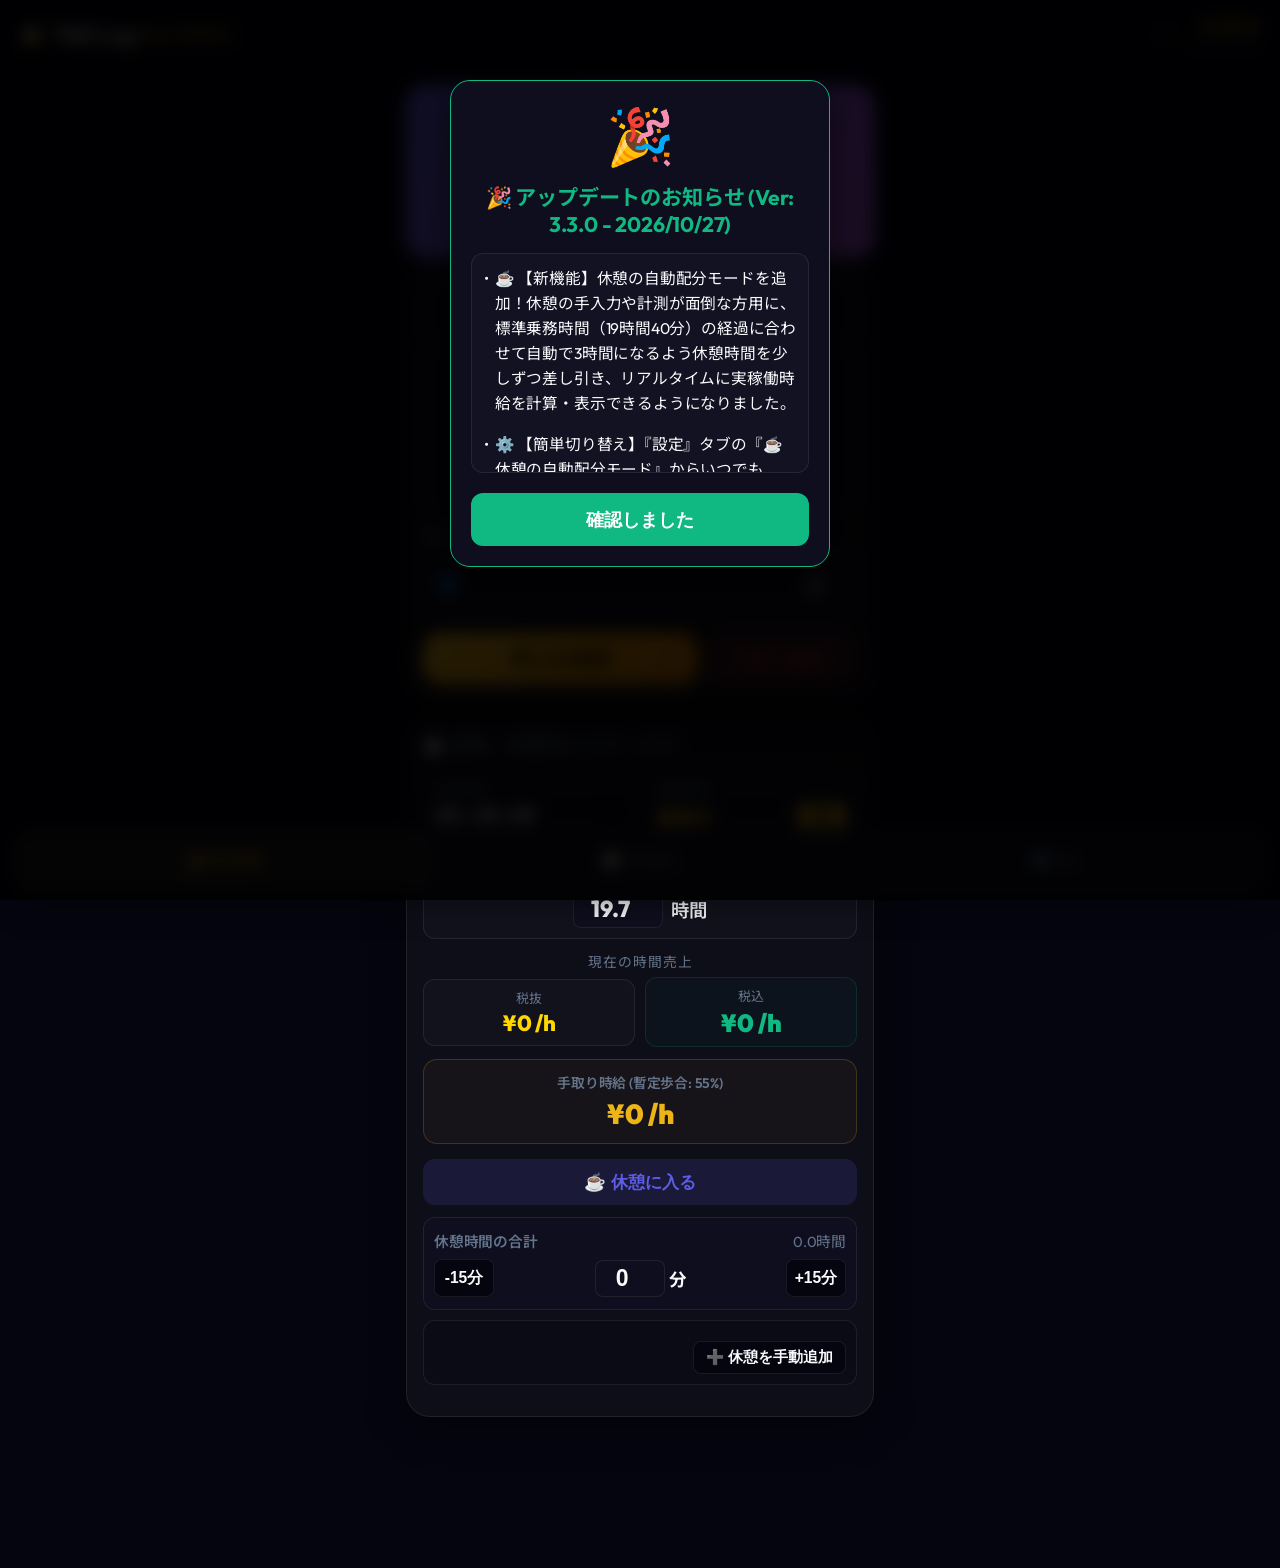
==== test/index.html @ fe740e1f "fix(test): align settings card padding and fix switch overflow" ====
<!DOCTYPE html>
<html lang="ja">
<head>
    <meta charset="UTF-8">
    <meta name="viewport" content="width=device-width, initial-scale=1.0, maximum-scale=1.0, user-scalable=no">
    <title>TAXI Log Pro</title>
    <link rel="stylesheet" href="style.css?v=20261015_1530">
    <link rel="apple-touch-icon" href="icon.png">
    <link rel="icon" type="image/png" href="icon.png">
    <link rel="preconnect" href="https://fonts.googleapis.com">
    <link rel="preconnect" href="https://fonts.gstatic.com" crossorigin>
    <link href="https://fonts.googleapis.com/css2?family=Outfit:wght@300;400;600&family=Noto+Sans+JP:wght@400;700&display=swap" rel="stylesheet">
</head>
<body class="dark-theme">
    <div id="celebration-overlay">
        <div id="celebration-text">TARGET<br>ACHIEVED!</div>
    </div>
    <header class="main-header">
        <div class="logo">
            <span class="logo-icon">🚖</span>
            <h1>TAXI Log <span>Pro</span></h1>
        </div>
        <div class="header-right" style="display: flex; align-items: center; gap: 10px; justify-content: flex-end;">
            <button onclick="location.reload()" style="background: none; border: none; color: var(--text-muted); padding: 6px; display: inline-flex; align-items: center; justify-content: center; opacity: 0.5; transition: opacity 0.2s, transform 0.2s; cursor: pointer; -webkit-tap-highlight-color: transparent;" onmouseover="this.style.opacity=1" onmouseout="this.style.opacity=0.5" onmousedown="this.style.transform='scale(0.85)'" onmouseup="this.style.transform='scale(1)'" title="再読み込み">
                <svg width="14" height="14" viewBox="0 0 24 24" fill="none" stroke="currentColor" stroke-width="3" stroke-linecap="round" stroke-linejoin="round" style="display: block;"><path d="M21.5 2v6h-6M21.34 15.57a10 10 0 1 1-.57-8.38l5.67-5.67"/></svg>
            </button>
            <div style="text-align: right;">
                <div id="live-clock" class="live-clock">--:--:--</div>
                <div class="app-version">Ver: 10/15 15:30</div>
            </div>
        </div>
    </header>

    <main class="container">


        <!-- 新設：詳細履歴ビュー -->
        <div id="view-history" class="view-content" style="padding: 10px 4px; box-sizing: border-box;">
            <!-- 選択された日の詳細 (カレンダーより上に表示) -->
            <div id="selected-day-details-box" style="margin-bottom: 15px;"></div>

            <!-- カレンダー表示 -->
            <section id="cal-section" class="card" style="margin-bottom: 15px;">
                <div class="flex-between" style="margin-bottom: 15px; align-items: center;">
                    <h2 style="margin: 0; font-size: 1.1rem;">📅 売上カレンダー</h2>
                    <div class="select-group" style="display: flex; gap: 8px;">
                        <select id="hist-year" onchange="refreshCalc()" style="padding: 6px 10px; border-radius: 8px; background: var(--bg-surface); color: var(--text-main); border: 1px solid var(--border); font-weight: bold;"></select>
                        <select id="hist-month" onchange="refreshCalc()" style="padding: 6px 10px; border-radius: 8px; background: var(--bg-surface); color: var(--text-main); border: 1px solid var(--border); font-weight: bold;"></select>
                    </div>
                </div>
                <div class="cal-grid" id="cal-container"></div>
            </section>

            <!-- 集計カード -->
            <section class="card black-card" style="background: var(--dark-card); text-align: center; margin-bottom: 15px;">
                <div id="hist-label" style="font-size: 1.1rem; font-weight: bold; margin-bottom: 15px;">集計</div>
                <div style="font-size:0.9rem; opacity:0.8; margin-bottom: 5px;">期間総売上</div>
                <div style="display: flex; gap: 20px; align-items: baseline; justify-content: center; flex-wrap: wrap; margin-bottom: 5px;">
                    <div style="color: #FFD700; font-size: 1.8rem; font-weight: 900;">
                        <small style="font-size:0.8rem; color:#aaa; font-weight:normal; margin-right:2px;">税抜</small><span id="hist-total-sales">0</span><small style="font-size:1rem; color:#FFD700;">円</small>
                    </div>
                    <div style="color: var(--success); font-size: 1.8rem; font-weight: 900;">
                        <small style="font-size:0.8rem; color:#aaa; font-weight:normal; margin-right:2px;">税込</small><span id="hist-total-sales-gross">0</span><small style="font-size:1rem; color:var(--success);">円</small>
                    </div>
                </div>
                <div style="font-size: 0.85rem; color: var(--text-muted); font-weight: bold; margin-bottom: 10px;">( 1日平均(税抜): <span id="hist-avg-sales">0</span>円 / 目標: <span id="hist-target-avg">0</span>円 )</div>
                <div id="hist-target-diff" style="font-size: 0.95rem; font-weight: 800; margin-bottom: 15px; display: inline-block; padding: 4px 12px; border-radius: 10px;"></div>
                <div style="border-top: 1px solid rgba(255,255,255,0.1); padding-top: 15px;">
                    <div class="badge" id="hist-rate" style="background: rgba(128,128,128,0.2); color: var(--text-main); padding: 4px 12px; border-radius: 12px; font-size: 0.85rem; font-weight: bold; display: inline-block; margin-bottom: 10px;">暫定歩合: 55%</div>
                    <div style="font-size:0.85rem; opacity:0.8; margin-bottom: 5px;">推定歩合給</div>
                    <div class="total-val" id="hist-total-income" style="font-size: 2.4rem; font-weight: 900; color: #FFD700;">0円</div>
                </div>
            </section>

            <!-- アコーディオン式詳細履歴 -->
            <section class="history-section">
                <div class="card-header" style="margin-bottom: 12px;">
                    <h2 style="font-size: 1.1rem;">📝 日別売上詳細</h2>
                </div>
                <div id="history-groups"></div>
            </section>
        </div>

        <!-- 2. 売上計算ビュー (「タク計」機能) -->
        <div id="view-calc" class="view-content active">
            <!-- 今日の残りノルマヒーロー -->
            <div class="target-hero" onclick="openGoalEditModal()" style="cursor: pointer; transition: transform 0.2s, background-color 0.2s; -webkit-tap-highlight-color: transparent;" onmouseover="this.style.backgroundColor='rgba(255,255,255,0.05)'" onmouseout="this.style.backgroundColor=''" onmousedown="this.style.transform='scale(0.98)'" onmouseup="this.style.transform='scale(1)'">
                <div style="font-size: 0.9rem; opacity: 0.8; display: flex; align-items: center; justify-content: center; gap: 4px;">今日の残りノルマ <span style="font-size: 0.75rem; color: var(--ios-blue); border: 1px solid var(--ios-blue); padding: 1px 4px; border-radius: 4px;">変更</span></div>
                <div class="val" style="color: #FFD700;"><span id="disp-norm">0</span> <small style="font-size: 1.3rem; color: #aaa; font-weight: normal; margin-left: 2px;">円 (税抜)</small></div>
                <div style="font-size: 1.3rem; opacity: 0.9; margin-bottom: 8px; color: var(--success); font-weight: 800;"><span id="disp-norm-gross">0</span> <small style="font-size: 0.85rem; color: #aaa; font-weight: normal; margin-left: 2px;">円 (税込)</small></div>
                <div id="disp-progress" style="font-size: 0.8rem; opacity: 0.8;">---</div>
            </div>

            <!-- 売上追加カード (手動入力用) -->
            <section class="card" style="padding: 16px; margin-bottom: 15px;">
                <div id="btn-open-date-picker" onclick="openDatePickerModal()" style="border: 1px solid var(--border); border-radius: 14px; padding: 12px; font-size: 1.1rem; color: var(--ios-blue); font-weight: bold; width: 100%; margin-bottom:10px; background: var(--bg-surface); cursor: pointer; text-align: center; box-sizing: border-box; display: flex; justify-content: center; align-items: center; gap: 8px; -webkit-tap-highlight-color: transparent;">
                    <span>📅</span> <span id="disp-work-date-text">----年--月--日</span>
                </div>
                <input type="hidden" id="work-date" value="">
                <div class="today-sum-box" style="background: var(--bg-surface); border: 1px solid var(--border); color: var(--text-main); padding: 12px 10px; border-radius: 14px; display: inline-block; margin-bottom: 12px; width: 100%; box-sizing: border-box;">
                    <div id="disp-today-sum"></div>
                </div>
                
                <div class="input-group">
                    <label style="font-size: 0.85rem; margin-bottom: 4px; display: block; color: var(--text-muted);">売上金額を入力 (税込)<span id="input-count-badge" style="color: var(--accent); font-weight: bold; margin-left: 6px;"></span></label>
                    <div class="currency-input-wrapper" style="position: relative; width: 100%; margin: 5px auto 0;">
                        <span class="currency-symbol" style="position: absolute; left: 15px; top: 50%; transform: translateY(-50%); font-size: 1.6rem; font-weight: 800; color: var(--ios-blue);">¥</span>
                        <input type="number" id="input-gross" pattern="\d*" placeholder="0" oninput="updateNormPreview()" class="huge-input" style="width: 100%; border: 2px solid var(--border); border-radius: 14px; padding: 10px 15px 10px 40px; font-size: 2rem; text-align: right; font-weight: 800; outline: none; background: var(--bg-surface); color: var(--text-main); box-sizing: border-box; -webkit-appearance: none;">
                    </div>
                </div>
                <div style="display: flex; gap: 10px; margin-top: 15px;">
                    <button onclick="saveCalcData(false)" class="main-action-btn pickup" style="flex: 2; height: 50px; font-size: 1.1rem; padding: 10px; margin: 0;">売上を追加</button>
                    <button onclick="saveCalcData(true)" style="flex: 1; height: 50px; font-size: 0.95rem; font-weight: bold; background: rgba(255, 69, 58, 0.15); border: 1.5px solid rgba(255, 69, 58, 0.3); color: #ff453a; border-radius: 14px; cursor: pointer; padding: 10px; -webkit-tap-highlight-color: transparent;">キャンセル</button>
                </div>
            </section>

            <!-- ⏱️ 乗務・時間売上ステータス -->
            <section class="card" style="padding: 16px; margin-bottom: 15px;">
                <h2 style="font-size: 0.9rem; color: var(--text-muted); text-transform: uppercase; letter-spacing: 2px; margin-bottom: 12px;">⏱️ 乗務・時間売上ステータス</h2>
                
                <!-- 出勤時刻 & 退勤時刻の入力とアクション -->
                <div style="display: flex; gap: 10px; margin-bottom: 12px; align-items: center;">
                    <div style="flex: 1; background: var(--bg-surface); padding: 10px; border-radius: 12px; border: 1px solid var(--border);">
                        <span style="font-size: 0.75rem; color: var(--text-muted); display: block; margin-bottom: 4px;">出勤時刻</span>
                        <input type="time" id="work-start-time" value="08:00" onchange="changeWorkStartTime()" style="width: 100%; border: none; background: none; color: var(--text-main); font-size: 1.15rem; font-weight: bold; outline: none; padding: 0;">
                    </div>
                    <div style="flex: 1; background: var(--bg-surface); padding: 10px; border-radius: 12px; border: 1px solid var(--border); position: relative;">
                        <span style="font-size: 0.75rem; color: var(--text-muted); display: block; margin-bottom: 4px;">退勤時刻</span>
                        <div style="display: flex; align-items: center; justify-content: space-between; width: 100%;">
                            <input type="time" id="work-end-time" onchange="changeWorkEndTime()" style="width: 100%; border: none; background: none; color: var(--text-main); font-size: 1.15rem; font-weight: bold; outline: none; padding: 0; display: none;">
                            <span id="disp-end-time-status" style="font-size: 1.05rem; font-weight: bold; color: var(--accent);">乗務中</span>
                            <button id="btn-action-end-time" onclick="toggleWorkEnd()" style="background: var(--accent); color: #000; border: none; padding: 4px 10px; border-radius: 6px; font-size: 0.75rem; font-weight: bold; cursor: pointer; transition: background 0.1s; -webkit-tap-highlight-color: transparent;">退勤</button>
                        </div>
                    </div>
                </div>

                <!-- 実稼働時間表示・入力 -->
                <div style="background: rgba(255,255,255,0.02); border: 1px solid var(--border); padding: 10px; border-radius: 12px; text-align: center; margin-bottom: 12px;">
                    <span style="font-size: 0.75rem; color: var(--text-muted); display: block; margin-bottom: 4px; text-transform: uppercase; letter-spacing: 1px;">実稼働時間</span>
                    <div style="display: flex; align-items: center; justify-content: center; gap: 8px;">
                        <input type="number" id="input-work-hours" step="0.1" min="0" onchange="changeWorkHours()" style="background: var(--bg-surface); border: 1px solid var(--border); color: var(--text-main); font-size: 1.25rem; font-weight: 800; font-family: 'Outfit', sans-serif; text-align: center; width: 90px; border-radius: 8px; padding: 4px 0; -webkit-appearance: none;">
                        <span style="font-size: 1rem; color: var(--text-main); font-weight: 600;">時間</span>
                        <button id="btn-reset-work-hours" onclick="resetWorkHours()" style="display: none; background: rgba(255, 69, 58, 0.15); border: 1px solid rgba(255, 69, 58, 0.3); color: #ff453a; padding: 4px 8px; border-radius: 6px; font-size: 0.7rem; font-weight: bold; cursor: pointer; -webkit-tap-highlight-color: transparent;">自動に戻す</button>
                    </div>
                </div>

                <!-- 時間売上 (税込・税抜の横並び) -->
                <div style="margin-bottom: 12px;">
                    <span id="disp-hourly-title" style="font-size: 0.75rem; color: var(--text-muted); display: block; margin-bottom: 6px; text-transform: uppercase; letter-spacing: 1px; text-align: center;">現在の時間売上</span>
                    <div style="display: flex; gap: 10px; align-items: center;">
                        <div style="flex: 1; background: rgba(255,255,255,0.02); border: 1px solid var(--border); padding: 8px; border-radius: 12px; text-align: center;">
                            <span style="font-size: 0.7rem; color: var(--text-muted); display: block; margin-bottom: 2px;">税抜</span>
                            <span id="disp-hourly-net" style="font-size: 1.2rem; font-weight: 800; color: #FFD700; font-family: 'Outfit', sans-serif;">¥0 /h</span>
                        </div>
                        <div style="flex: 1; background: rgba(16,185,129,0.03); border: 1px solid rgba(16,185,129,0.15); padding: 8px; border-radius: 12px; text-align: center;">
                            <span style="font-size: 0.7rem; color: var(--text-muted); display: block; margin-bottom: 2px;">税込</span>
                            <span id="disp-hourly-gross" style="font-size: 1.35rem; font-weight: 900; color: var(--success); font-family: 'Outfit', sans-serif;">¥0 /h</span>
                        </div>
                    </div>
                </div>

                <!-- 手取り時給 (歩合考慮) -->
                <div id="disp-hourly-income-box" style="background: rgba(237, 180, 24, 0.04); border: 1px solid rgba(237, 180, 24, 0.2); padding: 12px; border-radius: 14px; text-align: center; box-sizing: border-box; margin-bottom: 15px;">
                    <span id="disp-hourly-income-label" style="font-size: 0.75rem; color: var(--text-muted); display: block; margin-bottom: 4px; font-weight: 600;">手取り時給 (暫定歩合: 0%)</span>
                    <span id="disp-hourly-income" style="font-size: 1.5rem; font-weight: 900; color: var(--accent); font-family: 'Outfit', sans-serif;">¥0 /h</span>
                </div>

                <!-- 休憩開始ボタン -->
                <div style="margin-bottom: 12px;">
                    <button id="btn-toggle-break" onclick="toggleBreak()" style="width: 100%; height: 46px; border-radius: 12px; border: none; font-weight: bold; font-size: 0.95rem; cursor: pointer; transition: all 0.2s; display: flex; align-items: center; justify-content: center; gap: 6px; background: rgba(94, 92, 230, 0.15); color: #5e5ce6;">
                        <span>☕ 休憩に入る</span>
                    </button>
                </div>

                <!-- 休憩時間調整 -->
                <div style="background: var(--bg-surface); padding: 12px 10px; border-radius: 12px; border: 1px solid var(--border); margin-bottom: 15px;">
                    <div style="display: flex; justify-content: space-between; align-items: center; margin-bottom: 8px;">
                        <span style="font-size: 0.8rem; color: var(--text-muted); font-weight: 600;">休憩時間の合計</span>
                        <span id="disp-break-hours" style="font-size: 0.8rem; color: var(--text-muted);">0.0時間</span>
                    </div>
                    <div style="display: flex; align-items: center; justify-content: space-between; gap: 8px;">
                        <button onclick="adjustBreakTime(-15)" style="background: var(--bg-main); color: var(--text-main); border: 1px solid var(--border); width: 60px; height: 38px; border-radius: 8px; font-weight: bold; font-size: 0.85rem; cursor: pointer;">-15分</button>
                        <div style="display: flex; align-items: center; justify-content: center; gap: 4px; flex: 1;">
                            <input type="number" id="input-break-minutes" value="180" onchange="changeBreakMinutes()" style="width: 70px; text-align: center; border: 1px solid var(--border); background: var(--bg-surface); color: var(--text-main); font-size: 1.25rem; font-weight: bold; padding: 4px; border-radius: 8px; outline: none; -webkit-appearance: none;">
                            <span style="font-size: 0.95rem; font-weight: bold;">分</span>
                        </div>
                        <button onclick="adjustBreakTime(15)" style="background: var(--bg-main); color: var(--text-main); border: 1px solid var(--border); width: 60px; height: 38px; border-radius: 8px; font-weight: bold; font-size: 0.85rem; cursor: pointer;">+15分</button>
                    </div>
                </div>

                <!-- 休憩履歴リスト -->
                <div id="break-history-list" style="margin-top: -5px; margin-bottom: 15px; font-size: 0.82rem; color: var(--text-muted); background: rgba(0,0,0,0.15); padding: 10px; border-radius: 12px; border: 1px solid var(--border); display: none; box-sizing: border-box;"></div>
            </section>


        </div>

        <!-- 4. 設定ビュー -->
        <div id="view-settings" class="view-content">
            <!-- 📖 使い方ガイドボタン -->
            <section class="card" style="padding: 15px; margin-bottom: 15px; background: rgba(94, 92, 230, 0.08); border: 1px solid rgba(94, 92, 230, 0.3); border-radius: 18px;">
                <div style="display: flex; justify-content: space-between; align-items: center; gap: 10px;">
                    <div>
                        <div style="font-size: 0.95rem; font-weight: bold; color: var(--text-main);">📖 アプリの使い方ガイド</div>
                        <div style="font-size: 0.75rem; color: var(--text-muted); margin-top: 2px;">初期設定や日々の売上・休憩の入力方法を確認できます</div>
                    </div>
                    <button onclick="openHelpModal()" class="btn-primary" style="padding: 8px 16px; font-size: 0.85rem; border-radius: 10px; background: #0a84ff; font-weight: bold; border: none; color: #fff; cursor: pointer; white-space: nowrap; transition: transform 0.1s; -webkit-appearance: none;">開く</button>
                </div>
            </section>

            <!-- 📢 アップデート情報 -->
            <section id="update-info-card" class="card" style="padding: 15px; margin-bottom: 15px; background: rgba(16, 185, 129, 0.05); border: 1px solid rgba(16, 185, 129, 0.25); border-radius: 18px;">
                <h3 style="margin: 0 0 10px 0; font-size: 0.95rem; color: var(--success); display: flex; align-items: center; gap: 6px; font-weight: 800;">📢 アップデート情報</h3>
                <div id="update-info-list" style="font-size: 0.8rem; line-height: 1.6; color: var(--text-muted); display: flex; flex-direction: column; gap: 6px;"></div>
            </section>

            <!-- 📊 曜日別営業分析 -->
            <section id="analytics-card" class="card" style="padding: 15px; margin-bottom: 15px; background: rgba(94, 92, 230, 0.05); border: 1px solid rgba(94, 92, 230, 0.25); border-radius: 18px;">
                <div style="display: flex; justify-content: space-between; align-items: center; margin-bottom: 12px; flex-wrap: wrap; gap: 8px;">
                    <h3 style="margin: 0; font-size: 0.95rem; color: #5e5ce6; display: flex; align-items: center; gap: 6px; font-weight: 800;">📊 曜日別営業分析</h3>
                    <select id="analytics-period" onchange="updateAnalytics()" style="padding: 6px 10px; border-radius: 8px; background: var(--bg-surface); color: var(--text-main); border: 1px solid var(--border); font-weight: bold; font-size: 0.8rem; outline: none; -webkit-tap-highlight-color: transparent;"></select>
                </div>
                <div id="analytics-content" style="font-size: 0.8rem; color: var(--text-muted);">
                    <div style="text-align: center; padding: 10px 0;">分析データを読み込み中...</div>
                </div>
            </section>

            <section class="card settings-card" style="padding: 15px;">
                <div class="card-header">
                    <h2>⚙️ 目標設定</h2>
                </div>
                <div class="settings-list">
                    <div class="setting-item-row" style="display:flex; justify-content:space-between; align-items:center; padding:12px 0; border-bottom:1px solid var(--border);">
                        <span style="font-weight: bold; font-size: 0.95rem;">設定対象の年月</span>
                        <div style="display: flex; gap: 8px;">
                            <select id="set-year" onchange="loadMonthlySettings()" style="padding: 8px; border-radius: 8px; background: var(--bg-surface); color: var(--text-main); border: 1px solid var(--border); font-weight: bold;"></select>
                            <select id="set-month" onchange="loadMonthlySettings()" style="padding: 8px; border-radius: 8px; background: var(--bg-surface); color: var(--text-main); border: 1px solid var(--border); font-weight: bold;"></select>
                        </div>
                    </div>
                    <!-- 出勤予定日カレンダー -->
                    <div class="setting-item-col" style="padding:12px 0; border-bottom:1px solid var(--border);">
                        <span style="font-weight: bold; font-size: 0.95rem; display: block; margin-bottom: 8px;">出勤予定日の選択 (カレンダーから選択)</span>
                        <div id="settings-workdates-calendar" style="display: grid; grid-template-columns: repeat(7, 1fr); gap: 6px; background: rgba(0,0,0,0.15); padding: 10px; border-radius: 12px; margin-bottom: 8px;"></div>
                        <div style="font-size: 0.8rem; color: var(--text-muted); display: flex; justify-content: space-between;">
                            <span>※タップしてON/OFF（黄＝出勤日）</span>
                            <span>選択中: <strong id="disp-settings-workdates-count" style="color:var(--accent);">0</strong> 日</span>
                        </div>
                    </div>
                    <!-- ⚡ 平日以外 一括目標設定 -->
                    <div style="background: rgba(255, 215, 0, 0.03); padding: 12px; border-radius: 14px; margin: 10px 0; border: 1px solid rgba(237, 180, 24, 0.25);">
                        <span style="font-weight: 800; font-size: 0.85rem; display: block; margin-bottom: 8px; color: var(--accent);">⚡ 平日以外を一括コピー (簡単入力)</span>
                        <div style="display: flex; gap: 8px; align-items: center; justify-content: space-between;">
                            <span style="font-size: 0.8rem; color: var(--text-muted); font-weight: bold;">金・土・日・祝・祝前 一括</span>
                            <input type="number" id="quick-other" placeholder="60000" style="width:110px; text-align:right; border:1px solid var(--border); font-size:0.95rem; font-weight:bold; padding:6px 10px; border-radius:8px; background:var(--bg-surface); color:white; outline:none;" oninput="applyQuickGoal('other')">
                        </div>
                    </div>

                    <div class="setting-item-row" style="display:flex; justify-content:space-between; align-items:center; padding:12px 0; border-bottom:1px solid var(--border);">
                        <span style="font-weight: bold; font-size: 0.95rem;">平日目標 (月〜木・税抜)</span>
                        <input type="number" id="set-weekday-goal" oninput="saveCalcSettings()" style="width:140px; text-align:right; border:1px solid var(--border); font-size:1.1rem; font-weight:bold; color:white; background:#1c1c1e; outline:none; padding:8px 12px; border-radius:10px;">
                    </div>
                    <div class="setting-item-row" style="display:flex; justify-content:space-between; align-items:center; padding:12px 0; border-bottom:1px solid var(--border);">
                        <span style="font-weight: bold; font-size: 0.95rem;">金曜目標 (税抜)</span>
                        <input type="number" id="set-fri-goal" oninput="saveCalcSettings()" style="width:140px; text-align:right; border:1px solid var(--border); font-size:1.1rem; font-weight:bold; color:white; background:#1c1c1e; outline:none; padding:8px 12px; border-radius:10px;">
                    </div>
                    <div class="setting-item-row" style="display:flex; justify-content:space-between; align-items:center; padding:12px 0; border-bottom:1px solid var(--border);">
                        <span style="font-weight: bold; font-size: 0.95rem;">土曜目標 (税抜)</span>
                        <input type="number" id="set-sat-goal" oninput="saveCalcSettings()" style="width:140px; text-align:right; border:1px solid var(--border); font-size:1.1rem; font-weight:bold; color:white; background:#1c1c1e; outline:none; padding:8px 12px; border-radius:10px;">
                    </div>
                    <div class="setting-item-row" style="display:flex; justify-content:space-between; align-items:center; padding:12px 0; border-bottom:1px solid var(--border);">
                        <span style="font-weight: bold; font-size: 0.95rem;">日曜目標 (税抜)</span>
                        <input type="number" id="set-sun-goal" oninput="saveCalcSettings()" style="width:140px; text-align:right; border:1px solid var(--border); font-size:1.1rem; font-weight:bold; color:white; background:#1c1c1e; outline:none; padding:8px 12px; border-radius:10px;">
                    </div>
                    <div class="setting-item-row" style="display:flex; justify-content:space-between; align-items:center; padding:12px 0; border-bottom:1px solid var(--border);">
                        <span style="font-weight: bold; font-size: 0.95rem;">祝日目標 (税抜)</span>
                        <input type="number" id="set-holiday-goal" oninput="saveCalcSettings()" style="width:140px; text-align:right; border:1px solid var(--border); font-size:1.1rem; font-weight:bold; color:white; background:#1c1c1e; outline:none; padding:8px 12px; border-radius:10px;">
                    </div>
                    <div class="setting-item-row" style="display:flex; justify-content:space-between; align-items:center; padding:12px 0; border-bottom:1px solid var(--border);">
                        <span style="font-weight: bold; font-size: 0.95rem;">祝前日目標 (税抜)</span>
                        <input type="number" id="set-eve-goal" oninput="saveCalcSettings()" style="width:140px; text-align:right; border:1px solid var(--border); font-size:1.1rem; font-weight:bold; color:white; background:#1c1c1e; outline:none; padding:8px 12px; border-radius:10px;">
                    </div>

                    <!-- 🎯 個別変更分反映済みの目標売上リスト -->
                    <div id="set-custom-goals-container" style="margin: 12px 0; display: none; background: rgba(10, 132, 255, 0.06); padding: 12px 14px; border-radius: 14px; border: 1px solid rgba(10, 132, 255, 0.25);">
                        <span style="font-weight: 800; font-size: 0.85rem; display: block; margin-bottom: 8px; color: var(--ios-blue);">🎯 個別変更済みの目標売上</span>
                        <div id="set-custom-goals-list" style="display: flex; flex-direction: column; gap: 8px; max-height: 150px; overflow-y: auto;"></div>
                    </div>
                    <div class="setting-item-row" style="display:flex; justify-content:space-between; align-items:center; padding:12px 0; border-bottom:1px solid var(--border); background: rgba(255, 215, 0, 0.02);">
                        <span style="font-weight: bold; font-size: 0.95rem; color: var(--accent);">目標売上 (税抜・自動計算)</span>
                        <input type="number" id="set-goal" oninput="saveCalcSettings()" style="width:140px; text-align:right; border:1px solid var(--border); font-size:1.1rem; font-weight:bold; color:var(--accent); background:#1c1c1e; outline:none; padding:8px 12px; border-radius:10px;" readonly>
                    </div>
                    <div id="row-custom-goal-total" class="setting-item-row" style="display:flex; justify-content:space-between; align-items:center; padding:12px 0; border-bottom:1px solid var(--border); background: rgba(10, 132, 255, 0.03);">
                        <span style="font-weight: bold; font-size: 0.95rem; color: var(--ios-blue);">個別変更反映後の目標売上</span>
                        <input type="number" id="set-custom-goal-total" style="width:140px; text-align:right; border:1px solid var(--border); font-size:1.1rem; font-weight:bold; color:var(--ios-blue); background:#1c1c1e; outline:none; padding:8px 12px; border-radius:10px;" readonly>
                    </div>
                    <div class="setting-item-row" style="display:flex; justify-content:space-between; align-items:center; padding:12px 0; border-bottom:1px solid var(--border);">
                        <span style="font-weight: bold; font-size: 0.95rem;">全出勤日数</span>
                        <input type="number" id="set-days" oninput="saveCalcSettings()" style="width:140px; text-align:right; border:1px solid var(--border); font-size:1.1rem; font-weight:bold; color:white; background:#1c1c1e; outline:none; padding:8px 12px; border-radius:10px;" readonly>
                    </div>
                    <div class="setting-item-row" style="display:flex; justify-content:space-between; align-items:center; padding:12px 0; border-bottom:1px solid var(--border);">
                        <span style="font-weight: bold; font-size: 0.95rem;">ベース出勤時刻</span>
                        <input type="time" id="set-base-start-time" onchange="saveCalcSettings()" style="width:140px; text-align:right; border:1px solid var(--border); font-size:1.1rem; font-weight:bold; color:white; background:#1c1c1e; outline:none; padding:8px 12px; border-radius:10px;">
                    </div>
                    <div class="setting-item-row" style="display:flex; justify-content:space-between; align-items:center; padding:12px 0; border-bottom:1px solid var(--border);">
                        <div>
                            <div style="font-weight: bold; font-size: 0.95rem;">日付切替時刻 (締め時間)</div>
                            <div style="font-size: 0.75rem; color: var(--text-muted);">この時間より前は前日として自動判定</div>
                        </div>
                        <input type="time" id="set-cutoff-time" onchange="saveCalcSettings()" style="width:130px; text-align:right; border:1px solid var(--border); font-size:1.1rem; font-weight:bold; color:white; background:#1c1c1e; outline:none; padding:8px 12px; border-radius:10px;">
                    </div>
                    <div class="setting-item-row" style="display:flex; justify-content:space-between; align-items:center; padding:12px 0; border-bottom:1px solid var(--border);">
                        <span style="font-weight: bold; font-size: 0.95rem;">標準乗務時間 (終業)</span>
                        <div style="display: flex; align-items: center; gap: 4px;">
                            <input type="number" id="set-standard-work-hours" oninput="saveCalcSettings()" style="width:60px; text-align:center; border:1px solid var(--border); font-size:1.1rem; font-weight:bold; color:white; background:#1c1c1e; outline:none; padding:8px; border-radius:10px;">
                            <span style="font-size:0.85rem; font-weight:bold; color:var(--text-muted); margin-right:4px;">時間</span>
                            <input type="number" id="set-standard-work-minutes" oninput="saveCalcSettings()" style="width:60px; text-align:center; border:1px solid var(--border); font-size:1.1rem; font-weight:bold; color:white; background:#1c1c1e; outline:none; padding:8px; border-radius:10px;">
                            <span style="font-size:0.85rem; font-weight:bold; color:var(--text-muted);">分</span>
                        </div>
                    </div>
                    <div class="setting-item-row" style="display:flex; justify-content:space-between; align-items:center; padding:12px 0; border-bottom:1px solid var(--border);">
                        <div>
                            <div style="font-weight: bold; font-size: 0.95rem;">デフォルト休憩時間</div>
                            <div style="font-size: 0.75rem; color: var(--text-muted);">1乗務あたりの目標休憩時間</div>
                        </div>
                        <div style="display: flex; align-items: center; gap: 4px;">
                            <input type="number" id="set-default-break-hours" oninput="saveCalcSettings()" style="width:60px; text-align:center; border:1px solid var(--border); font-size:1.1rem; font-weight:bold; color:white; background:#1c1c1e; outline:none; padding:8px; border-radius:10px;">
                            <span style="font-size:0.85rem; font-weight:bold; color:var(--text-muted); margin-right:4px;">時間</span>
                            <input type="number" id="set-default-break-minutes" oninput="saveCalcSettings()" style="width:60px; text-align:center; border:1px solid var(--border); font-size:1.1rem; font-weight:bold; color:white; background:#1c1c1e; outline:none; padding:8px; border-radius:10px;">
                            <span style="font-size:0.85rem; font-weight:bold; color:var(--text-muted);">分</span>
                        </div>
                    </div>
                    <div class="setting-item-row" style="display:flex; justify-content:space-between; align-items:center; padding:12px 0; border-bottom:1px solid var(--border); gap: 12px;">
                        <div style="flex: 1; min-width: 0;">
                            <div style="font-weight: bold; font-size: 0.95rem; display: flex; align-items: center; gap: 6px;">
                                <span>☕ 休憩の自動配分モード</span>
                            </div>
                            <div style="font-size: 0.75rem; color: var(--text-muted); margin-top: 2px;">乗務時間に応じて休憩を自動配分し実時給を算出</div>
                        </div>
                        <label class="switch" style="flex-shrink: 0;">
                            <input type="checkbox" id="set-auto-break-deduction" onchange="toggleAutoBreakDeduction(this.checked)">
                            <span class="slider"></span>
                        </label>
                    </div>
                    <div class="setting-item-row" style="display:flex; justify-content:space-between; align-items:center; padding:12px 0; gap: 12px;">
                        <div style="flex: 1; min-width: 0;">
                            <div style="font-weight: bold; font-size: 0.95rem; display: flex; align-items: center; gap: 6px;">
                                <span>⏱️ 残業時間の自動計算 (最大21時間)</span>
                            </div>
                            <div style="font-size: 0.75rem; color: var(--text-muted); margin-top: 2px;">標準乗務時間を超えても最大21時間まで実働時間を加算</div>
                        </div>
                        <label class="switch" style="flex-shrink: 0;">
                            <input type="checkbox" id="set-auto-overtime-calc" onchange="toggleAutoOvertimeCalc(this.checked)">
                            <span class="slider"></span>
                        </label>
                    </div>
                </div>
            </section>

            <section class="card" style="padding: 15px;">
                <div style="display: flex; justify-content: space-between; align-items: center; padding: 12px 0; border-bottom: 1px solid var(--border);">
                    <div>
                        <div style="font-size: 0.95rem; font-weight: bold;">ダークモード</div>
                        <div style="font-size: 0.75rem; color: var(--text-muted);">UIテーマの切り替え</div>
                    </div>
                    <label class="switch">
                        <input type="checkbox" id="setting-darkmode" checked>
                        <span class="slider"></span>
                    </label>
                </div>
            </section>

            <!-- 💾 データ管理 & バックアップ -->
            <section class="card" style="padding: 15px; margin-bottom: 20px;">
                <h2 style="font-size: 0.9rem; margin-bottom: 10px; border-bottom: 1px solid var(--border); padding-bottom: 6px; text-transform: uppercase; letter-spacing: 1px;">💾 データ管理 & バックアップ</h2>
                <p style="font-size: 0.75rem; color: var(--text-muted); margin-bottom: 12px;">売上計算データのバックアップと引き継ぎを行います。</p>
                
                <div style="display: flex; flex-direction: column; gap: 10px;">
                    <div style="display: grid; grid-template-columns: 1fr 1fr; gap: 10px;">
                        <button onclick="copyBackup()" class="btn-secondary" style="padding: 12px; font-size: 0.85rem; border-radius: 10px; font-weight: bold; background: #1c1c1e; color: #FFD700; border: 1px solid var(--border); cursor: pointer;">📋 データをバックアップ</button>
                        <button onclick="restoreBackup()" class="btn-secondary" style="padding: 12px; font-size: 0.85rem; border-radius: 10px; font-weight: bold; background: #1c1c1e; color: var(--success); border: 1px solid var(--border); cursor: pointer;">📥 データを復元</button>
                    </div>
                    <button onclick="exportCSV()" class="btn-secondary" style="padding: 12px; font-size: 0.85rem; border-radius: 10px; font-weight: bold; background: #1c1c1e; color: #60a5fa; border: 1px solid var(--border); cursor: pointer; width: 100%;">📊 Excel用CSV書き出し</button>
                    <button onclick="clearData()" class="btn-secondary" style="padding: 12px; font-size: 0.85rem; border-radius: 10px; font-weight: bold; background: #1c1c1e; color: var(--danger); border: 1px solid var(--border); cursor: pointer; width: 100%;">🗑 全データ・履歴の消去</button>
                </div>
                
                <p class="version" style="text-align: center; font-size: 0.75rem; color: #8e8e93; margin-top: 15px;">TAXI Log Pro v3.1.0</p>
            </section>
        </div>
    </main>



    <!-- 📖 使い方ガイド用モーダル -->
    <div id="help-modal" class="modal-overlay" style="display: none; align-items: flex-start; padding-top: 40px; overflow-y: auto; z-index: 10000; position: fixed; top: 0; left: 0; width: 100%; height: 100%; background: rgba(0,0,0,0.85); justify-content: center;">
        <!-- 常に画面右上に固定表示される閉じるボタン -->
        <button onclick="closeHelpModal()" style="position: fixed; top: 16px; right: 16px; z-index: 10001; background: var(--accent); border: none; color: #000; width: 48px; height: 48px; border-radius: 50%; font-size: 1.4rem; font-weight: bold; cursor: pointer; display: flex; align-items: center; justify-content: center; box-shadow: 0 4px 12px rgba(0,0,0,0.4); -webkit-tap-highlight-color: transparent;">✕</button>
        <div class="modal-content card" style="background: var(--bg-surface); border: 1.5px solid var(--accent); max-width: 420px; width: 92%; margin: 20px auto; padding: 20px; border-radius: 20px; max-height: 80vh; overflow-y: auto; box-sizing: border-box; position: relative; box-shadow: 0 10px 30px rgba(0,0,0,0.5);">
            
            <h2 style="margin: 0 0 15px 0; color: var(--accent); font-size: 1.25rem; text-align: center; border-bottom: 1px solid var(--border); padding-bottom: 10px; font-weight: 800; display: flex; align-items: center; justify-content: center; gap: 6px;">📖 TAXI Log Pro 使い方ガイド</h2>
            
            <div style="font-size: 0.85rem; line-height: 1.6; color: var(--text-main); display: flex; flex-direction: column; gap: 20px;">
                <!-- 1 -->
                <div style="background: rgba(255,255,255,0.02); padding: 12px; border-radius: 12px; border: 1px solid var(--border);">
                    <h3 style="margin: 0 0 6px 0; font-size: 0.95rem; color: var(--accent); display: flex; align-items: center; gap: 6px;">📱 1. スマホのホーム画面に追加</h3>
                    <p style="margin: 0; color: var(--text-muted);">アプリのようにワンタップで起動できるようにしましょう！</p>
                    <ul style="margin: 6px 0 0 16px; padding: 0; color: var(--text-muted);">
                        <li><strong>iPhone (Safari)</strong>: 下の「共有ボタン(□に↑)」➡「ホーム画面に追加」をタップ。※追加する際に「Webアプリとして開く」というチェック項目がある場合は、チェックが入っていることを確認してください。</li>
                        <li><strong>Android (Chrome)</strong>: 右上のメニュー「︙」➡「ホーム画面に追加」または「アプリをインストール」をタップ。</li>
                    </ul>
                </div>
                
                <!-- 2 -->
                <div style="background: rgba(255,255,255,0.02); padding: 12px; border-radius: 12px; border: 1px solid var(--border);">
                    <h3 style="margin: 0 0 6px 0; font-size: 0.95rem; color: var(--accent); display: flex; align-items: center; gap: 6px;">📅 2. 月はじめの設定 (初期設定)</h3>
                    <p style="margin: 0; color: var(--text-muted);">毎月1回、以下の設定をするだけで今月の目標売上が自動セットされます。</p>
                    <ol style="margin: 6px 0 0 16px; padding: 0; color: var(--text-muted);">
                        <li>「⚙️ 設定」タブで<strong>設定対象年月</strong>を選択。</li>
                        <li><strong>出勤カレンダー</strong>で、今月の出勤シフトの日付をタップして<strong>黄色（出勤予定日）</strong>にします。</li>
                        <li>「<strong>平日標準目標</strong>」と「<strong>金土祝前目標</strong>」を入力。</li>
                        <li>自動的に月全体の「目標売上」と「出勤日数」が計算されて保存されます。</li>
                    </ol>
                </div>
                
                <!-- 3 -->
                <div style="background: rgba(255,255,255,0.02); padding: 12px; border-radius: 12px; border: 1px solid var(--border);">
                    <h3 style="margin: 0 0 6px 0; font-size: 0.95rem; color: var(--accent); display: flex; align-items: center; gap: 6px;">💰 3. 毎日の売上追加</h3>
                    <p style="margin: 0; color: var(--text-muted);">「💰 売上計算」タブでの毎日の操作です。</p>
                    <ul style="margin: 6px 0 0 16px; padding: 0; color: var(--text-muted);">
                        <li>降車時の税込売上（例: 4800, 12000など）をテンキーで入力して「<strong>売上を追加する</strong>」を押すだけ。</li>
                        <li>今日の目標（設定した平日目標または金土目標）に自動で連動し、「<strong>今日の残りノルマ</strong>」がリアルタイムに減っていきます。</li>
                    </ul>
                </div>
                
                <!-- 4 -->
                <div style="background: rgba(255,255,255,0.02); padding: 12px; border-radius: 12px; border: 1px solid var(--border);">
                    <h3 style="margin: 0 0 6px 0; font-size: 0.95rem; color: var(--accent); display: flex; align-items: center; gap: 6px;">☕ 4. 休憩時間の計測・編集</h3>
                    <p style="margin: 0; color: var(--text-muted);">乗務中の休憩もしっかり記録・管理できます。</p>
                    <ul style="margin: 6px 0 0 16px; padding: 0; color: var(--text-muted);">
                        <li>休憩に入るときに「<strong>休憩に入る</strong>」を押し、終わったら「<strong>休憩終了</strong>」を押すだけで自動で分数がカウントされます。</li>
                        <li>「何時〜何時まで休憩したか」の履歴は、履歴リストの「<strong>✏️（編集）</strong>」ボタンから後からいつでも開始・終了時刻を修正できます。</li>
                    </ul>
                </div>
                
                <!-- 5 -->
                <div style="background: rgba(255,255,255,0.02); padding: 12px; border-radius: 12px; border: 1px solid var(--border);">
                    <h3 style="margin: 0 0 6px 0; font-size: 0.95rem; color: var(--accent); display: flex; align-items: center; gap: 6px;">📊 5. 履歴と手取り給与の確認</h3>
                    <p style="margin: 0; color: var(--text-muted);">「📝 詳細履歴」タブで今月の全データが集計されます。</p>
                    <ul style="margin: 6px 0 0 16px; padding: 0; color: var(--text-muted);">
                        <li>カレンダーで日別の売上の有無を確認できます。</li>
                        <li>月間売上から会社の歩合給テーブルに沿った「<strong>推定の歩合給</strong>」を自動計算します。</li>
                        <li>さらに売上時給だけでなく、歩合率を考慮した「<strong>実際にもらえる手取り時給</strong>」も売上計算タブに大きく表示され、モチベーション維持に役立ちます。</li>
                    </ul>
                </div>
                
                <!-- 6 -->
                <div style="background: rgba(255,255,255,0.02); padding: 12px; border-radius: 12px; border: 1px solid var(--border);">
                    <h3 style="margin: 0 0 6px 0; font-size: 0.95rem; color: var(--accent); display: flex; align-items: center; gap: 6px;">💾 6. データのバックアップとExcel出力</h3>
                    <p style="margin: 0; color: var(--text-muted);">万が一のデータ保存や、表計算ソフトで編集したい場合に使用します。</p>
                    <ul style="margin: 6px 0 0 16px; padding: 0; color: var(--text-muted);">
                        <li><strong>データをバックアップ</strong>: タップすると暗号化された引き継ぎコードがコピーされます。メモ帳などに貼り付けて保存してください。</li>
                        <li><strong>データを復元</strong>: コピーしておいたコードを貼り付けるだけで、一瞬でこれまでのデータが元の状態に戻ります。</li>
                        <li><strong>Excel用CSV書き出し</strong>: これまでの全売上履歴を、ExcelやGoogleスプレッドシートで文字化けせず直接綺麗に開ける表データ（CSVファイル）としてスマホやPCへ保存します。</li>
                    </ul>
                </div>
            </div>
            
            <button onclick="closeHelpModal()" class="btn-primary" style="background: var(--accent); color: #000; border: none; padding: 14px; border-radius: 12px; font-weight: bold; cursor: pointer; font-size: 1rem; width: 100%; margin-top: 20px; transition: transform 0.1s; -webkit-appearance: none;">閉じる</button>
        </div>
    </div>

    <!-- ☕ 休憩時間追加・編集用モーダル -->
    <div id="break-modal" class="modal-overlay" style="display: none; align-items: flex-start; padding-top: 60px; overflow-y: auto; z-index: 10002; position: fixed; top: 0; left: 0; width: 100%; height: 100%; background: rgba(0,0,0,0.85); justify-content: center;">
        <div class="modal-content card" style="background: var(--bg-surface); border: 1.5px solid var(--accent); max-width: 380px; width: 90%; margin: 20px auto; padding: 20px; border-radius: 20px; box-shadow: 0 10px 30px rgba(0,0,0,0.5); position: relative; text-align: left;">
            <div style="font-size: 1.8rem; text-align: center; margin-bottom: 5px;">☕</div>
            <h3 id="break-modal-title" style="margin: 0 0 20px 0; color: var(--accent); font-size: 1.15rem; font-weight: bold; text-align: center;">休憩時間の追加</h3>
            <input type="hidden" id="break-edit-index" value="-1">

            <!-- 開始時刻設定 -->
            <div style="margin-bottom: 18px;">
                <label style="font-size: 0.85rem; color: var(--text-muted); font-weight: bold; display: block; margin-bottom: 6px;">開始時刻</label>
                <div style="display: flex; gap: 6px; align-items: center;">
                    <input type="time" id="break-start-time" step="300" style="flex: 1; border: 1px solid var(--border); border-radius: 10px; padding: 10px; font-size: 1.1rem; color: var(--text-main); background: #1c1c1e; outline: none; box-sizing: border-box; height: 44px; text-align: center;">
                    <button onclick="adjustBreakModalTime('start', -15)" style="background: var(--bg-main); border: 1px solid var(--border); color: var(--text-main); font-size: 0.8rem; font-weight: bold; width: 44px; height: 44px; border-radius: 10px; cursor: pointer; -webkit-tap-highlight-color: transparent;">-15</button>
                    <button onclick="adjustBreakModalTime('start', -5)" style="background: var(--bg-main); border: 1px solid var(--border); color: var(--text-main); font-size: 0.8rem; font-weight: bold; width: 44px; height: 44px; border-radius: 10px; cursor: pointer; -webkit-tap-highlight-color: transparent;">-5</button>
                    <button onclick="adjustBreakModalTime('start', 5)" style="background: var(--bg-main); border: 1px solid var(--border); color: var(--text-main); font-size: 0.8rem; font-weight: bold; width: 44px; height: 44px; border-radius: 10px; cursor: pointer; -webkit-tap-highlight-color: transparent;">+5</button>
                    <button onclick="adjustBreakModalTime('start', 15)" style="background: var(--bg-main); border: 1px solid var(--border); color: var(--text-main); font-size: 0.8rem; font-weight: bold; width: 44px; height: 44px; border-radius: 10px; cursor: pointer; -webkit-tap-highlight-color: transparent;">+15</button>
                </div>
            </div>

            <!-- 終了時刻設定 -->
            <div style="margin-bottom: 20px;">
                <label style="font-size: 0.85rem; color: var(--text-muted); font-weight: bold; display: block; margin-bottom: 6px;">終了時刻</label>
                <div style="display: flex; gap: 6px; align-items: center;">
                    <input type="time" id="break-end-time" step="300" style="flex: 1; border: 1px solid var(--border); border-radius: 10px; padding: 10px; font-size: 1.1rem; color: var(--text-main); background: #1c1c1e; outline: none; box-sizing: border-box; height: 44px; text-align: center;">
                    <button onclick="adjustBreakModalTime('end', -15)" style="background: var(--bg-main); border: 1px solid var(--border); color: var(--text-main); font-size: 0.8rem; font-weight: bold; width: 44px; height: 44px; border-radius: 10px; cursor: pointer; -webkit-tap-highlight-color: transparent;">-15</button>
                    <button onclick="adjustBreakModalTime('end', -5)" style="background: var(--bg-main); border: 1px solid var(--border); color: var(--text-main); font-size: 0.8rem; font-weight: bold; width: 44px; height: 44px; border-radius: 10px; cursor: pointer; -webkit-tap-highlight-color: transparent;">-5</button>
                    <button onclick="adjustBreakModalTime('end', 5)" style="background: var(--bg-main); border: 1px solid var(--border); color: var(--text-main); font-size: 0.8rem; font-weight: bold; width: 44px; height: 44px; border-radius: 10px; cursor: pointer; -webkit-tap-highlight-color: transparent;">+5</button>
                    <button onclick="adjustBreakModalTime('end', 15)" style="background: var(--bg-main); border: 1px solid var(--border); color: var(--text-main); font-size: 0.8rem; font-weight: bold; width: 44px; height: 44px; border-radius: 10px; cursor: pointer; -webkit-tap-highlight-color: transparent;">+15</button>
                </div>
            </div>

            <!-- クイック設定ボタン -->
            <div style="margin-bottom: 25px;">
                <label style="font-size: 0.85rem; color: var(--text-muted); font-weight: bold; display: block; margin-bottom: 8px;">開始時刻からワンタップで終了時間を決める</label>
                <div style="display: grid; grid-template-columns: repeat(4, 1fr); gap: 8px;">
                    <button onclick="setQuickBreakDuration(10)" style="background: rgba(255, 215, 0, 0.08); border: 1px solid rgba(255, 215, 0, 0.25); color: var(--accent); padding: 8px 0; border-radius: 10px; font-size: 0.85rem; font-weight: bold; cursor: pointer; -webkit-tap-highlight-color: transparent;">10分</button>
                    <button onclick="setQuickBreakDuration(15)" style="background: rgba(255, 215, 0, 0.08); border: 1px solid rgba(255, 215, 0, 0.25); color: var(--accent); padding: 8px 0; border-radius: 10px; font-size: 0.85rem; font-weight: bold; cursor: pointer; -webkit-tap-highlight-color: transparent;">15分</button>
                    <button onclick="setQuickBreakDuration(30)" style="background: rgba(255, 215, 0, 0.08); border: 1px solid rgba(255, 215, 0, 0.25); color: var(--accent); padding: 8px 0; border-radius: 10px; font-size: 0.85rem; font-weight: bold; cursor: pointer; -webkit-tap-highlight-color: transparent;">30分</button>
                    <button onclick="setQuickBreakDuration(60)" style="background: rgba(255, 215, 0, 0.08); border: 1px solid rgba(255, 215, 0, 0.25); color: var(--accent); padding: 8px 0; border-radius: 10px; font-size: 0.85rem; font-weight: bold; cursor: pointer; -webkit-tap-highlight-color: transparent;">60分</button>
                </div>
            </div>

            <!-- アクションボタン -->
            <div style="display: flex; gap: 10px;">
                <button onclick="closeBreakModal()" style="flex: 1; background: var(--bg-main); border: 1px solid var(--border); color: var(--text-main); padding: 12px; border-radius: 12px; font-weight: bold; cursor: pointer; font-size: 0.95rem; text-align: center; -webkit-tap-highlight-color: transparent;">キャンセル</button>
                <button onclick="saveManualBreak()" id="btn-save-break" style="flex: 1; background: var(--accent); border: none; color: #000; padding: 12px; border-radius: 12px; font-weight: bold; cursor: pointer; font-size: 0.95rem; text-align: center; -webkit-tap-highlight-color: transparent;">追加する</button>
            </div>
        </div>
    </div>

    <!-- 📅 日付選択用ポップアップカレンダーモーダル -->
    <div id="date-picker-modal" class="modal-overlay" style="display: none; align-items: flex-start; padding-top: 60px; overflow-y: auto; z-index: 10003; position: fixed; top: 0; left: 0; width: 100%; height: 100%; background: rgba(0,0,0,0.85); justify-content: center;">
        <div class="modal-content card" style="background: var(--bg-surface); border: 1.5px solid var(--accent); max-width: 380px; width: 90%; margin: 20px auto; padding: 20px; border-radius: 20px; box-shadow: 0 10px 30px rgba(0,0,0,0.5); text-align: center;">
            <h3 style="margin: 0 0 15px 0; color: var(--accent); font-size: 1.1rem; font-weight: bold;">日付を選択してください</h3>
            
            <!-- 月切り替えヘッダー -->
            <div style="display: flex; justify-content: space-between; align-items: center; margin-bottom: 15px; padding: 0 5px;">
                <button onclick="changeDatePickerMonth(-1)" style="background: var(--bg-main); border: 1px solid var(--border); color: var(--text-main); border-radius: 8px; width: 36px; height: 36px; font-size: 1rem; font-weight: bold; cursor: pointer; -webkit-tap-highlight-color: transparent;">◀</button>
                <span id="date-picker-month-label" style="font-size: 1.15rem; font-weight: 800; color: var(--text-main);">2026年07月</span>
                <button onclick="changeDatePickerMonth(1)" style="background: var(--bg-main); border: 1px solid var(--border); color: var(--text-main); border-radius: 8px; width: 36px; height: 36px; font-size: 1rem; font-weight: bold; cursor: pointer; -webkit-tap-highlight-color: transparent;">▶</button>
            </div>
            
            <!-- カレンダー表示コンテナ -->
            <div id="date-picker-calendar-container" style="display: grid; grid-template-columns: repeat(7, 1fr); gap: 6px; background: rgba(0,0,0,0.15); padding: 10px; border-radius: 14px; margin-bottom: 20px;"></div>
            
            <button onclick="closeDatePickerModal()" style="background: var(--bg-main); border: 1px solid var(--border); color: var(--text-main); padding: 12px; border-radius: 12px; font-weight: bold; cursor: pointer; font-size: 0.95rem; width: 100%; -webkit-tap-highlight-color: transparent;">キャンセル</button>
        </div>
    </div>

    <!-- 📢 アップデートお知らせ用モーダル -->
    <div id="update-modal" class="modal-overlay" style="display: none; align-items: flex-start; padding-top: 60px; overflow-y: auto; z-index: 10001; position: fixed; top: 0; left: 0; width: 100%; height: 100%; background: rgba(0,0,0,0.85); justify-content: center;">
        <div class="modal-content card" style="background: var(--bg-surface); border: 1.5px solid var(--success); max-width: 380px; width: 90%; margin: 20px auto; padding: 20px; border-radius: 20px; box-shadow: 0 10px 30px rgba(0,0,0,0.5); text-align: center; position: relative;">
            <div style="font-size: 3rem; margin-bottom: 10px;">🎉</div>
            <h3 id="update-modal-title" style="margin: 0 0 15px 0; color: var(--success); font-size: 1.15rem; font-weight: bold;">アップデートのお知らせ</h3>
            
            <div id="update-modal-details" style="font-size: 0.85rem; text-align: left; line-height: 1.6; color: var(--text-main); margin-bottom: 20px; display: flex; flex-direction: column; gap: 8px; max-height: 220px; overflow-y: auto; background: rgba(255,255,255,0.02); padding: 12px; border-radius: 12px; border: 1px solid var(--border);"></div>
            
            <button onclick="confirmUpdateViewed()" class="btn-primary" style="background: var(--success); color: #fff; border: none; padding: 14px; border-radius: 12px; font-weight: bold; cursor: pointer; font-size: 1rem; width: 100%; transition: transform 0.1s; -webkit-appearance: none;">確認しました</button>
        </div>
    </div>

    <!-- 🎯 目標売上編集モーダル -->
    <div id="goal-edit-modal" class="modal-overlay" style="display: none; align-items: flex-start; padding-top: 60px; overflow-y: auto; z-index: 10004; position: fixed; top: 0; left: 0; width: 100%; height: 100%; background: rgba(0,0,0,0.85); justify-content: center;">
        <div class="modal-content card" style="background: var(--bg-surface); border: 1.5px solid var(--ios-blue); max-width: 380px; width: 90%; margin: 20px auto; padding: 20px; border-radius: 20px; box-shadow: 0 10px 30px rgba(0,0,0,0.5); text-align: left; position: relative;">
            <h3 style="margin: 0 0 15px 0; color: var(--ios-blue); font-size: 1.15rem; font-weight: bold; text-align: center;">🎯 本日の目標売上を変更</h3>
            <p style="font-size: 0.8rem; color: var(--text-muted); margin-bottom: 15px; text-align: center;">抜き・込みどちらを入力しても自動的に同期されます。</p>
            
            <div class="input-group" style="margin-bottom: 12px;">
                <label style="font-size: 0.85rem; margin-bottom: 4px; display: block; color: #FFD700; font-weight: bold;">税抜目標 (円)</label>
                <input type="number" id="input-goal-net" placeholder="例: 40000" style="width: 100%; padding: 12px; border-radius: 10px; border: 1px solid var(--border); background: var(--bg-main); color: var(--text-main); font-size: 1.1rem; font-weight: bold; box-sizing: border-box; outline: none; -webkit-appearance: none;">
            </div>
            
            <div class="input-group" style="margin-bottom: 20px;">
                <label style="font-size: 0.85rem; margin-bottom: 4px; display: block; color: var(--success); font-weight: bold;">税込目標 (円)</label>
                <input type="number" id="input-goal-gross" placeholder="例: 44000" style="width: 100%; padding: 12px; border-radius: 10px; border: 1px solid var(--border); background: var(--bg-main); color: var(--text-main); font-size: 1.1rem; font-weight: bold; box-sizing: border-box; outline: none; -webkit-appearance: none;">
            </div>
            
            <div style="display: flex; gap: 10px;">
                <button onclick="closeGoalEditModal()" style="flex: 1; background: var(--bg-main); border: 1px solid var(--border); color: var(--text-main); padding: 12px; border-radius: 12px; font-weight: bold; cursor: pointer; font-size: 0.95rem; text-align: center; -webkit-tap-highlight-color: transparent;">キャンセル</button>
                <button onclick="resetTodayGoal()" style="background: rgba(239, 68, 68, 0.15); border: 1px solid rgba(239, 68, 68, 0.3); color: var(--danger); padding: 12px; border-radius: 12px; font-weight: bold; cursor: pointer; font-size: 0.95rem; text-align: center; -webkit-tap-highlight-color: transparent;">戻す</button>
                <button onclick="saveGoalEditModal()" style="flex: 1; background: var(--ios-blue); border: none; color: #fff; padding: 12px; border-radius: 12px; font-weight: bold; cursor: pointer; font-size: 0.95rem; text-align: center; -webkit-tap-highlight-color: transparent;">保存</button>
            </div>
        </div>
    </div>

    <!-- ⚠️ イレギュラー設定モーダル -->
    <div id="irregular-modal" class="modal-overlay" style="display: none; align-items: flex-start; padding-top: 60px; overflow-y: auto; z-index: 10005; position: fixed; top: 0; left: 0; width: 100%; height: 100%; background: rgba(0,0,0,0.85); justify-content: center;">
        <div class="modal-content card" style="background: var(--bg-surface); border: 1.5px solid #ff9f0a; max-width: 380px; width: 90%; margin: 20px auto; padding: 20px; border-radius: 20px; box-shadow: 0 10px 30px rgba(0,0,0,0.5); text-align: left; position: relative;">
            <h3 style="margin: 0 0 10px 0; color: #ff9f0a; font-size: 1.15rem; font-weight: bold; text-align: center;">⚠️ イレギュラー設定</h3>
            <div id="irregular-modal-date" style="font-size: 0.85rem; color: var(--text-muted); margin-bottom: 15px; text-align: center; font-weight: bold;"></div>
            
            <div id="irregular-switch-box" onclick="toggleIrregularModalSwitch()" style="background: rgba(255, 159, 10, 0.12); border: 1.5px solid #ff9f0a; padding: 14px 16px; border-radius: 14px; margin-bottom: 16px; cursor: pointer; transition: all 0.2s; -webkit-tap-highlight-color: transparent;">
                <div style="display: flex; justify-content: space-between; align-items: center; gap: 10px;">
                    <span style="font-size: 0.95rem; font-weight: bold; color: var(--text-main);">この日をイレギュラー日にする</span>
                    <div id="irregular-toggle-track" style="width: 50px; height: 28px; background: #ff9f0a; border-radius: 14px; position: relative; transition: all 0.2s; flex-shrink: 0;">
                        <div id="irregular-toggle-thumb" style="width: 22px; height: 22px; background: #fff; border-radius: 50%; position: absolute; top: 3px; left: 25px; transition: all 0.2s; box-shadow: 0 2px 5px rgba(0,0,0,0.3);"></div>
                    </div>
                </div>
                <input type="checkbox" id="input-is-irregular" style="display: none;">
                <div style="font-size: 0.73rem; color: var(--text-muted); margin-top: 8px; border-top: 1px dashed rgba(255,255,255,0.1); padding-top: 6px; line-height: 1.3;">
                    ※ONにすると、曜日別の平均時給・売上の計算から除外されます。
                </div>
            </div>

            <div class="input-group" style="margin-bottom: 20px;">
                <label style="font-size: 0.85rem; margin-bottom: 6px; display: block; color: var(--text-main); font-weight: bold;">メモ・理由 (例: 台風、早退、車両トラブル)</label>
                <input type="text" id="input-irregular-note" placeholder="例: 体調不良で14時に早退" style="width: 100%; padding: 12px; border-radius: 10px; border: 1px solid var(--border); background: var(--bg-main); color: var(--text-main); font-size: 0.95rem; box-sizing: border-box; outline: none; -webkit-appearance: none;">
            </div>

            <div style="display: flex; gap: 8px;">
                <button onclick="closeIrregularModal()" style="flex: 1; background: var(--bg-main); border: 1px solid var(--border); color: var(--text-main); padding: 12px 6px; border-radius: 12px; font-weight: bold; cursor: pointer; font-size: 0.9rem; text-align: center; -webkit-tap-highlight-color: transparent;">キャンセル</button>
                <button onclick="resetIrregularModal()" style="background: rgba(239, 68, 68, 0.15); border: 1px solid rgba(239, 68, 68, 0.3); color: var(--danger); padding: 12px 10px; border-radius: 12px; font-weight: bold; cursor: pointer; font-size: 0.85rem; text-align: center; -webkit-tap-highlight-color: transparent;">解除</button>
                <button onclick="saveIrregularModal()" style="flex: 1.2; background: #ff9f0a; border: none; color: #fff; padding: 12px 6px; border-radius: 12px; font-weight: bold; cursor: pointer; font-size: 0.9rem; text-align: center; -webkit-tap-highlight-color: transparent;">保存</button>
            </div>
        </div>
    </div>

    <footer class="main-footer">
        <nav class="tab-bar">
            <button id="tab-calc" class="tab-item active">💰 売上計算</button>
            <button id="tab-history" class="tab-item">📝 詳細履歴</button>
            <button id="tab-settings" class="tab-item">⚙️ 設定</button>
        </nav>
    </footer>

    <script src="app.js?v=20261120_1452"></script>
</body>
</html>
---- test/style.css ----
/* TAXI Log Pro - Design System v2.5 */
html {
    font-size: 115%; /* 基準サイズを拡大して老眼でも見やすくします */
}

:root {
    --bg-main: #050510;
    --bg-card: rgba(255, 255, 255, 0.04);
    --bg-surface: #0e0e1e;
    --accent: #edb418;
    --accent-glow: rgba(237, 180, 24, 0.2);
    --text-main: #f8fafc;
    --text-muted: #64748b;
    --success: #10b981;
    --danger: #ef4444;
    --border: rgba(255, 255, 255, 0.08);
    --ios-blue: #0a84ff;
}

/* Light Theme Variables */
body.light-theme {
    --bg-main: #f1f5f9;
    --bg-card: #ffffff;
    --bg-surface: #ffffff;
    --text-main: #0f172a;
    --text-muted: #64748b;
    --border: rgba(15, 23, 42, 0.1);
}

* {
    margin: 0; padding: 0; box-sizing: border-box;
    -webkit-tap-highlight-color: transparent;
}

body {
    background-color: var(--bg-main);
    color: var(--text-main);
    font-family: 'Outfit', 'Noto Sans JP', sans-serif;
    letter-spacing: -0.01em;
    overflow-x: hidden;
    padding-bottom: calc(120px + env(safe-area-inset-bottom, 16px));
}

.container {
    padding: 16px;
    max-width: 500px;
    margin: 0 auto;
    animation: contentFadeIn 0.5s ease;
}

@keyframes contentFadeIn {
    from { opacity: 0; transform: translateY(10px); }
    to { opacity: 1; transform: translateY(0); }
}

/* Header */
.main-header {
    background: rgba(5, 5, 16, 0.8);
    backdrop-filter: blur(15px);
    padding: 16px 20px;
    display: flex;
    justify-content: space-between;
    align-items: center;
    position: sticky;
    top: 0; z-index: 1000;
    border-bottom: 1px solid var(--border);
}

.logo { display: flex; align-items: center; gap: 10px; }
.logo h1 { font-size: 1.1rem; font-weight: 600; }
.logo span { color: var(--accent); font-weight: 300; }
.header-right { text-align: right; }
.live-clock { font-family: 'Outfit', sans-serif; font-size: 1.1rem; color: var(--accent); line-height: 1; }
.app-version { font-size: 0.6rem; color: var(--text-muted); opacity: 0.6; margin-top: 2px; }

/* Card System */
.card {
    background: var(--bg-card);
    border: 1px solid var(--border);
    border-radius: 24px;
    padding: 20px;
    margin-bottom: 20px;
    box-shadow: 0 10px 40px rgba(0,0,0,0.4);
}

.card-header {
    display: flex; justify-content: space-between; align-items: center;
    margin-bottom: 16px;
}

.card h2 { font-size: 0.85rem; color: var(--text-muted); text-transform: uppercase; letter-spacing: 2px; }

/* Record UI */
.location-display {
    background: rgba(0, 0, 0, 0.3);
    padding: 16px;
    border-radius: 16px;
    margin-bottom: 20px;
    border-left: 4px solid var(--accent);
}

#address-text { font-size: 0.95rem; font-weight: 500; color: var(--text-main); }

/* Stepper */
.input-grid {
    display: grid;
    gap: 16px;
    margin-bottom: 20px;
}

.input-grid.duo {
    grid-template-columns: 1fr 1fr;
}
.stepper {
    display: flex; align-items: center; justify-content: space-between;
    background: var(--bg-surface);
    border-radius: 16px; padding: 6px;
    border: 1px solid var(--border);
}
.stepper span { font-size: 1.4rem; font-weight: 700; width: 40px; text-align: center; }
.stepper button {
    width: 44px; height: 44px; border-radius: 12px; border: none;
    background: rgba(255,255,255,0.06); color: white; font-size: 1.2rem; cursor: pointer;
}

/* Action Button */
.main-action-btn {
    width: 100%; padding: 20px; border-radius: 18px; border: none;
    font-size: 1.1rem; font-weight: 700; cursor: pointer;
    display: flex; justify-content: center; align-items: center; gap: 12px;
    transition: all 0.3s cubic-bezier(0.4, 0, 0.2, 1);
}

.main-action-btn.pickup {
    background: linear-gradient(135deg, var(--accent), #d97706);
    color: #000;
    box-shadow: 0 8px 24px var(--accent-glow);
}

.main-action-btn.dropoff {
    background: linear-gradient(135deg, var(--success), #059669);
    color: white;
    box-shadow: 0 8px 24px rgba(16, 185, 129, 0.3);
}

.main-action-btn:active { transform: scale(0.96); opacity: 0.9; }
.main-action-btn:disabled { opacity: 0.5; cursor: wait; }

/* Fare Container */
.fare-container {
    background: rgba(16, 185, 129, 0.08);
    border: 1px solid rgba(16, 185, 129, 0.2);
    border-radius: 16px; padding: 16px; margin-bottom: 16px;
}
.fare-container input {
    width: 100%; border: none; background: none; border-bottom: 2px solid var(--success);
    color: white; font-size: 1.8rem; font-weight: 700; text-align: center;
}

/* History List */
.date-header {
    font-size: 0.9rem;
    font-weight: 700;
    color: var(--accent);
    padding: 12px 4px 8px;
    border-bottom: 1px solid var(--border);
    margin: 10px 0 12px;
    background: rgba(237, 180, 24, 0.03);
    border-radius: 4px;
}

.history-item {
    background: var(--bg-card);
    border: 1px solid var(--border);
    padding: 16px 12px; border-radius: 20px; margin-bottom: 16px;
    display: grid;
    grid-template-columns: 36px 1fr 64px; /* 左：番号、中：住所、右：人数・編集 */
    align-items: center;
    gap: 8px;
}

.ride-num {
    display: flex;
    align-items: center; justify-content: center;
    width: 28px; height: 28px;
    border-radius: 50%;
    border: 1.5px solid var(--accent);
    color: var(--accent);
    font-family: 'Outfit', sans-serif;
    font-size: 0.85rem;
    font-weight: 800;
}

.history-info {
    display: flex;
    flex-direction: column;
    gap: 6px;
    overflow: hidden;
}

.history-info .time-fare {
    display: flex; align-items: center; gap: 8px;
    font-size: 0.8rem;
    color: var(--accent);
    margin-bottom: 2px;
}

.history-info .addr { 
    font-size: 1.15rem; 
    font-weight: 600;
    color: var(--text-main);
    display: flex;
    align-items: flex-start;
    gap: 6px;
    white-space: nowrap;
    overflow: hidden;
    text-overflow: ellipsis;
}

.addr-label { 
    font-size: 0.7rem; 
    padding: 2px 4px; 
    background: rgba(237, 180, 24, 0.15); 
    border-radius: 4px; 
    color: var(--accent);
    min-width: 24px;
    text-align: center;
}

.target-col {
    display: flex;
    flex-direction: column;
    align-items: flex-end;
    gap: 12px;
}

.pax-badge { 
    background: var(--bg-surface); 
    padding: 6px 8px; 
    border-radius: 10px; 
    display: flex;
    flex-direction: column;
    gap: 2px;
    font-weight: 700; 
    font-size: 0.8rem;
    text-align: right;
    width: 100%;
}
.pax-badge .men { color: #60a5fa; } /* 青色 */
.pax-badge .women { color: #f87171; } /* 赤色 */

/* Tab Bar */
.main-footer {
    position: fixed; 
    bottom: calc(6px + env(safe-area-inset-bottom, 8px)); /* 画面最下部から浮かせる */
    left: 12px; 
    right: 12px; 
    z-index: 2000;
}
.tab-bar {
    background: rgba(18, 18, 36, 0.95); /* 背面の透過度を下げて視認性を確保 */
    backdrop-filter: blur(20px);
    display: flex; 
    justify-content: space-around; 
    padding: 6px 4px;
    border: 1px solid var(--border);
    border-radius: 20px; /* 角を大きく丸めてフロート化 */
    box-shadow: 0 8px 32px rgba(0, 0, 0, 0.5); /* 浮遊感のある影 */
}
.tab-item {
    background: none; border: none; color: var(--text-muted); font-size: 0.72rem;
    display: flex; flex-direction: column; align-items: center; justify-content: center; gap: 5px;
    flex: 1; min-height: 52px; padding: 6px 2px; transition: all 0.2s; border-radius: 14px;
    -webkit-tap-highlight-color: transparent;
}
.tab-item.active { color: var(--accent); background: rgba(237, 180, 24, 0.08); font-weight: bold; }

/* Views */
.view-content { display: none; }
.view-content.active { display: block; animation: viewSlideIn 0.3s ease; }
@keyframes viewSlideIn {
    from { opacity: 0; transform: scale(0.98); }
    to { opacity: 1; transform: scale(1); }
}

/* Status Badge */
.status-badge { font-size: 0.7rem; padding: 4px 12px; background: rgba(255,255,255,0.05); border-radius: 20px; }

/* Switch Toggle */
.switch { position: relative; display: inline-block; width: 50px; height: 26px; }
.switch input { opacity: 0; width: 0; height: 0; }
.slider { position: absolute; cursor: pointer; top: 0; left: 0; right: 0; bottom: 0; background: #1e293b; transition: 0.3s; border-radius: 30px; }
.slider:before { position: absolute; content: ""; height: 18px; width: 18px; left: 4px; bottom: 4px; background: white; transition: 0.3s; border-radius: 50%; }
input:checked + .slider { background: var(--success); }
input:checked + .slider:before { transform: translateX(24px); }

/* Modal System */
.modal-overlay {
    position: fixed; top: 0; left: 0; right: 0; bottom: 0;
    background: rgba(0,0,0,0.85); backdrop-filter: blur(8px);
    display: flex; align-items: center; justify-content: center;
    z-index: 3000; padding: 20px;
}

.modal-content {
    width: 100%; max-width: 360px;
    padding: 24px 16px; border: 1.5px solid var(--accent);
    background: var(--bg-card); border-radius: 24px;
}

.modal-content h3 { margin-bottom: 24px; color: var(--accent); font-size: 1.4rem; text-align: center; }

.input-group label { font-size: 0.95rem; margin-bottom: 8px; display: block; }
.input-group input { font-size: 1.2rem; padding: 12px; width: 100%; background: var(--bg-main); border: 1px solid var(--border); border-radius: 12px; color: var(--text-main); }

.edit-pax-grid { display: flex; justify-content: space-around; gap: 16px; margin-top: 16px; }
.edit-pax-grid .input-group { flex: 1; max-width: 100px; }

.modal-actions { display: grid; grid-template-columns: 1fr 1fr; gap: 12px; margin-top: 32px; }

.btn-secondary {
    background: transparent; color: var(--text-muted); border: 1px solid var(--border);
    padding: 14px; border-radius: 12px; font-weight: 600; cursor: pointer;
    font-size: 1rem;
}

.btn-primary {
    padding: 14px; font-size: 1rem;
}

.history-edit-btn {
    background: rgba(237, 180, 24, 0.1);
    color: var(--accent);
    border: none;
    width: 36px; height: 36px;
    border-radius: 8px;
    display: flex; align-items: center; justify-content: center;
    font-size: 1.1rem;
    margin-left: 12px;
    cursor: pointer;
}

/* --- TAXI App (タク計) Integration Styles --- */
#celebration-overlay {
    position: fixed; top: 0; left: 0; width: 100%; height: 100%;
    pointer-events: none; z-index: 10000;
    display: none; flex-direction: column; align-items: center; justify-content: center;
    opacity: 0; transition: opacity 0.5s;
    background: rgba(5, 5, 16, 0.85);
}
#celebration-text {
    color: #FFD700; font-size: 3.2rem; font-weight: 900;
    text-shadow: 0 4px 20px rgba(0,0,0,0.8);
    transform: scale(0.5); transition: transform 0.5s;
    text-align: center; line-height: 1.1; z-index: 10002;
}
.confetti { position: fixed; z-index: 10001; pointer-events: none; top: -20px; }

.target-hero {
    background: linear-gradient(135deg, #5e5ce6, #af52de);
    color: white; border-radius: 20px; padding: 16px 15px;
    text-align: center; margin-bottom: 12px;
    box-shadow: 0 8px 24px rgba(94, 92, 230, 0.3);
}
.target-hero .val {
    font-size: 2.1rem; font-weight: 800; margin: 4px 0;
    font-family: 'Outfit', sans-serif;
    color: #fff;
}

.cal-grid { display: grid; grid-template-columns: repeat(7, 1fr); gap: 6px; text-align: center; }
.cal-day-label { font-size: 0.75rem; color: var(--text-muted); font-weight: bold; padding: 4px 0; }
.cal-cell {
    aspect-ratio: 1; display: flex; align-items: center; justify-content: center;
    font-size: 0.9rem; font-weight: 700; border-radius: 10px; cursor: pointer;
    position: relative; background: rgba(255,255,255,0.03); border: 1px solid var(--border);
    transition: all 0.2s;
}
.cal-cell:active { transform: scale(0.9); background: rgba(255,255,255,0.08); }
.cal-cell.has-data::after {
    content: ''; width: 5px; height: 5px; background: var(--accent);
    border-radius: 50%; position: absolute; bottom: 4px;
    left: 50%; transform: translateX(-50%);
}
.cal-cell.is-today { border: 2px solid var(--accent); color: var(--accent); }
.cal-cell.set-active {
    background: var(--accent);
    color: #000;
    border-color: var(--accent);
    box-shadow: 0 0 10px rgba(237, 180, 24, 0.4);
}

/* Accordion Styles */
.day-group {
    margin-bottom: 12px; overflow: hidden;
    border: 1px solid var(--border); border-radius: 18px;
    background: var(--bg-card);
}
.day-header {
    display: flex; justify-content: space-between; align-items: center;
    padding: 16px 20px; cursor: pointer; transition: background 0.2s;
}
.day-header:active { background: rgba(255,255,255,0.04); }
.day-details {
    display: none; padding: 0 10px 12px 10px;
    border-top: 1px solid var(--border); background: rgba(0, 0, 0, 0.2);
}
.open .day-details { display: block; }
.open .arrow { transform: rotate(90deg); }
.arrow { transition: 0.2s; color: var(--text-muted); font-size: 0.8rem; margin-left: 6px; display: inline-block; }

.detail-item {
    display: flex; justify-content: space-between; align-items: center;
    padding: 8px 0; min-height: 46px; border-bottom: 1px solid var(--border);
    box-sizing: border-box; gap: 6px;
}
.detail-item:last-child { border-bottom: none; }
.detail-label { font-size: 0.9rem; font-weight: 700; color: var(--text-muted); }
.detail-value { font-size: 1.1rem; font-weight: 700; color: var(--text-main); }
.detail-actions { display: flex; gap: 4px; align-items: center; justify-content: flex-end; flex-shrink: 0; }

.btn-pencil {
    width: 30px; height: 30px; border-radius: 8px; border: none;
    background: rgba(96, 165, 250, 0.15); color: #60a5fa;
    display: flex; align-items: center; justify-content: center;
    font-size: 0.9rem; cursor: pointer; transition: transform 0.1s;
    padding: 0; line-height: 1; box-sizing: border-box; flex-shrink: 0;
}
.btn-trash {
    width: 30px; height: 30px; border-radius: 8px; border: none;
    background: rgba(239, 68, 68, 0.15); color: var(--danger);
    display: flex; align-items: center; justify-content: center;
    font-size: 0.9rem; cursor: pointer; transition: transform 0.1s;
    padding: 0; line-height: 1; box-sizing: border-box; flex-shrink: 0;
}
.btn-insert {
    width: 30px; height: 30px; border-radius: 8px; border: none;
    background: rgba(255, 215, 0, 0.15); color: var(--accent);
    display: flex; align-items: center; justify-content: center;
    font-size: 1.05rem; font-weight: 900; cursor: pointer; transition: transform 0.1s;
    padding: 0 0 1px 0; line-height: 1; box-sizing: border-box; flex-shrink: 0;
}
.btn-pencil:active, .btn-trash:active, .btn-insert:active { transform: scale(0.9); }

/* Confetti animation */
@keyframes confetti-fall {
    0% { transform: translateY(0) rotate(0deg); opacity: 1; }
    100% { transform: translateY(100vh) rotate(720deg); opacity: 0; }
}

/* ⚠️ イレギュラー電光掲示板（横スライドマーキー）表示 */
.marquee-box {
    display: inline-flex;
    align-items: center;
    max-width: 140px;
    overflow-x: auto;
    white-space: nowrap;
    scrollbar-width: none;
    -ms-overflow-style: none;
    vertical-align: middle;
}
.marquee-box::-webkit-scrollbar {
    display: none;
}

.marquee-text {
    display: inline-block;
    white-space: nowrap;
    animation: autoScrollMarquee 7s ease-in-out infinite alternate;
}

@keyframes autoScrollMarquee {
    0%, 25% {
        transform: translateX(0%);
    }
    75%, 100% {
        transform: translateX(min(0px, calc(-100% + 115px)));
    }
}
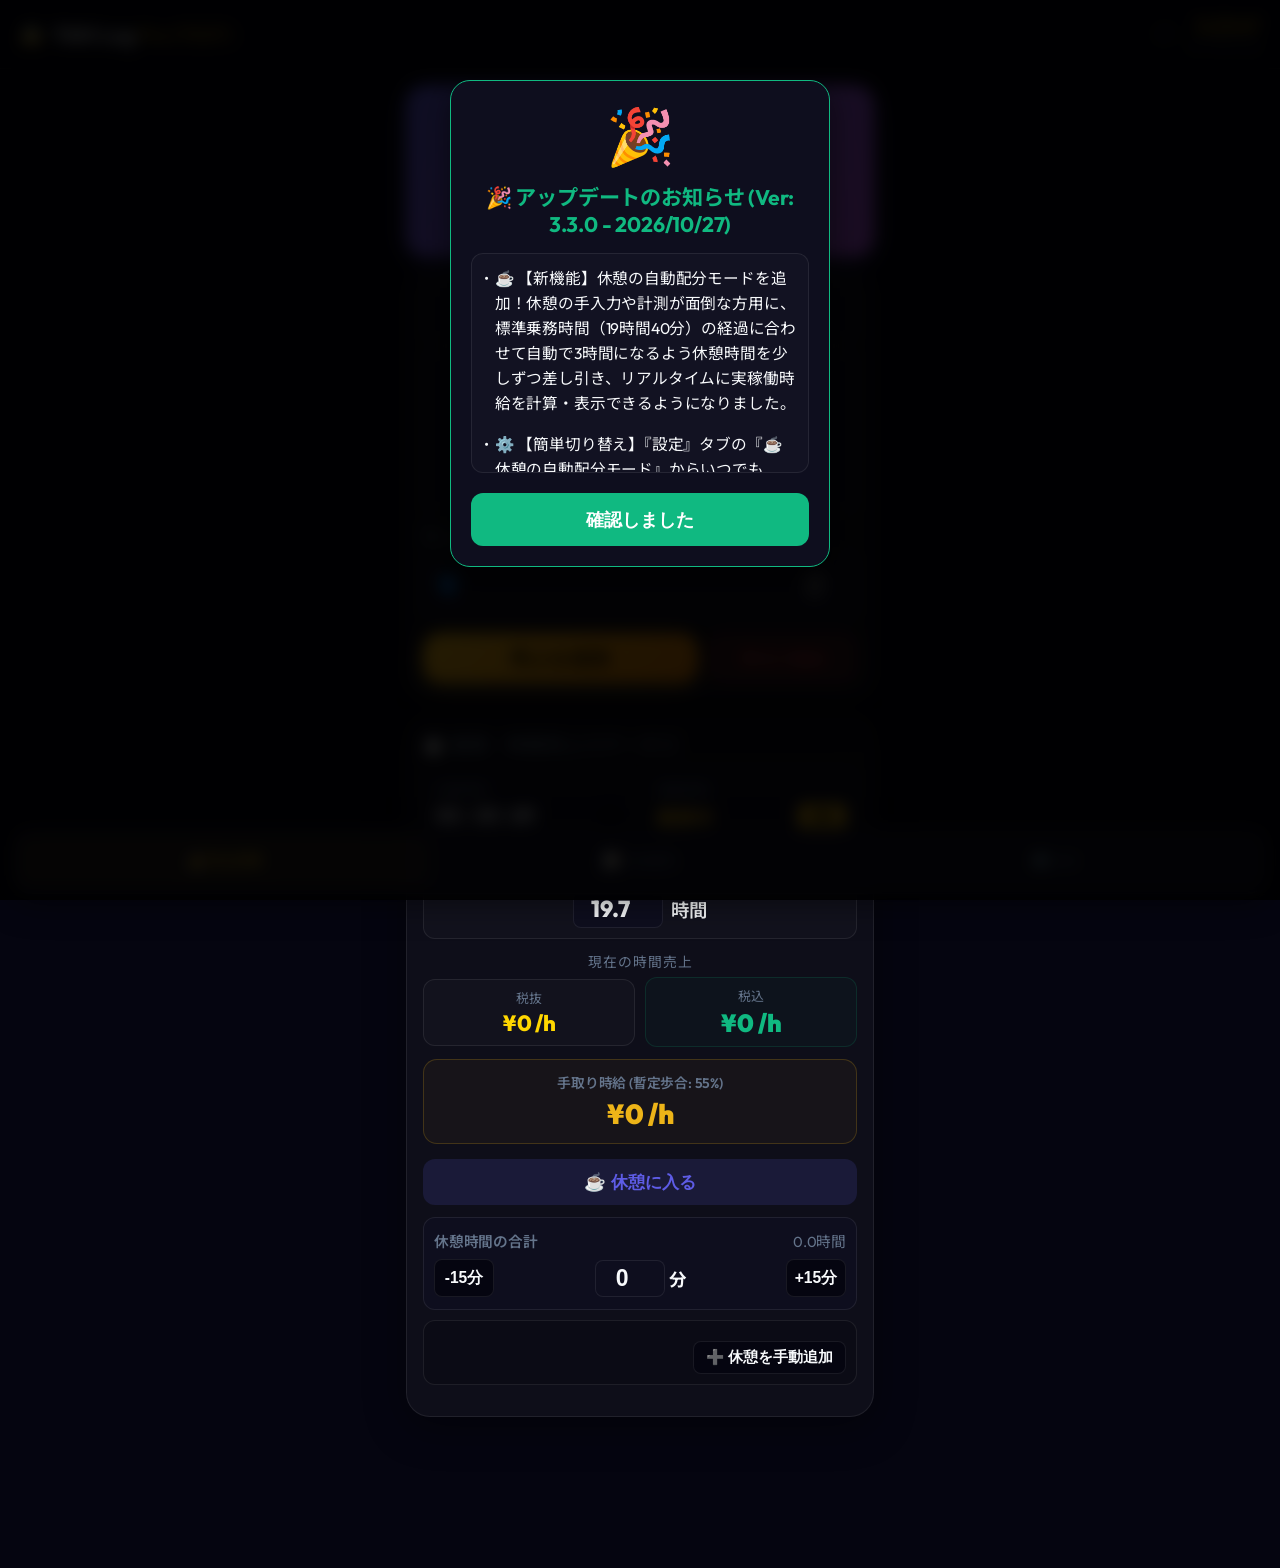
==== commit e3b286ac: "fix(test): stop forced update popup in test environment" ====
--- a/test/index.html
+++ b/test/index.html
@@ -613,6 +613,6 @@
         </nav>
     </footer>
 
-    <script src="app.js?v=20261120_1452"></script>
+    <script src="app.js?v=20261120_1455"></script>
 </body>
 </html>
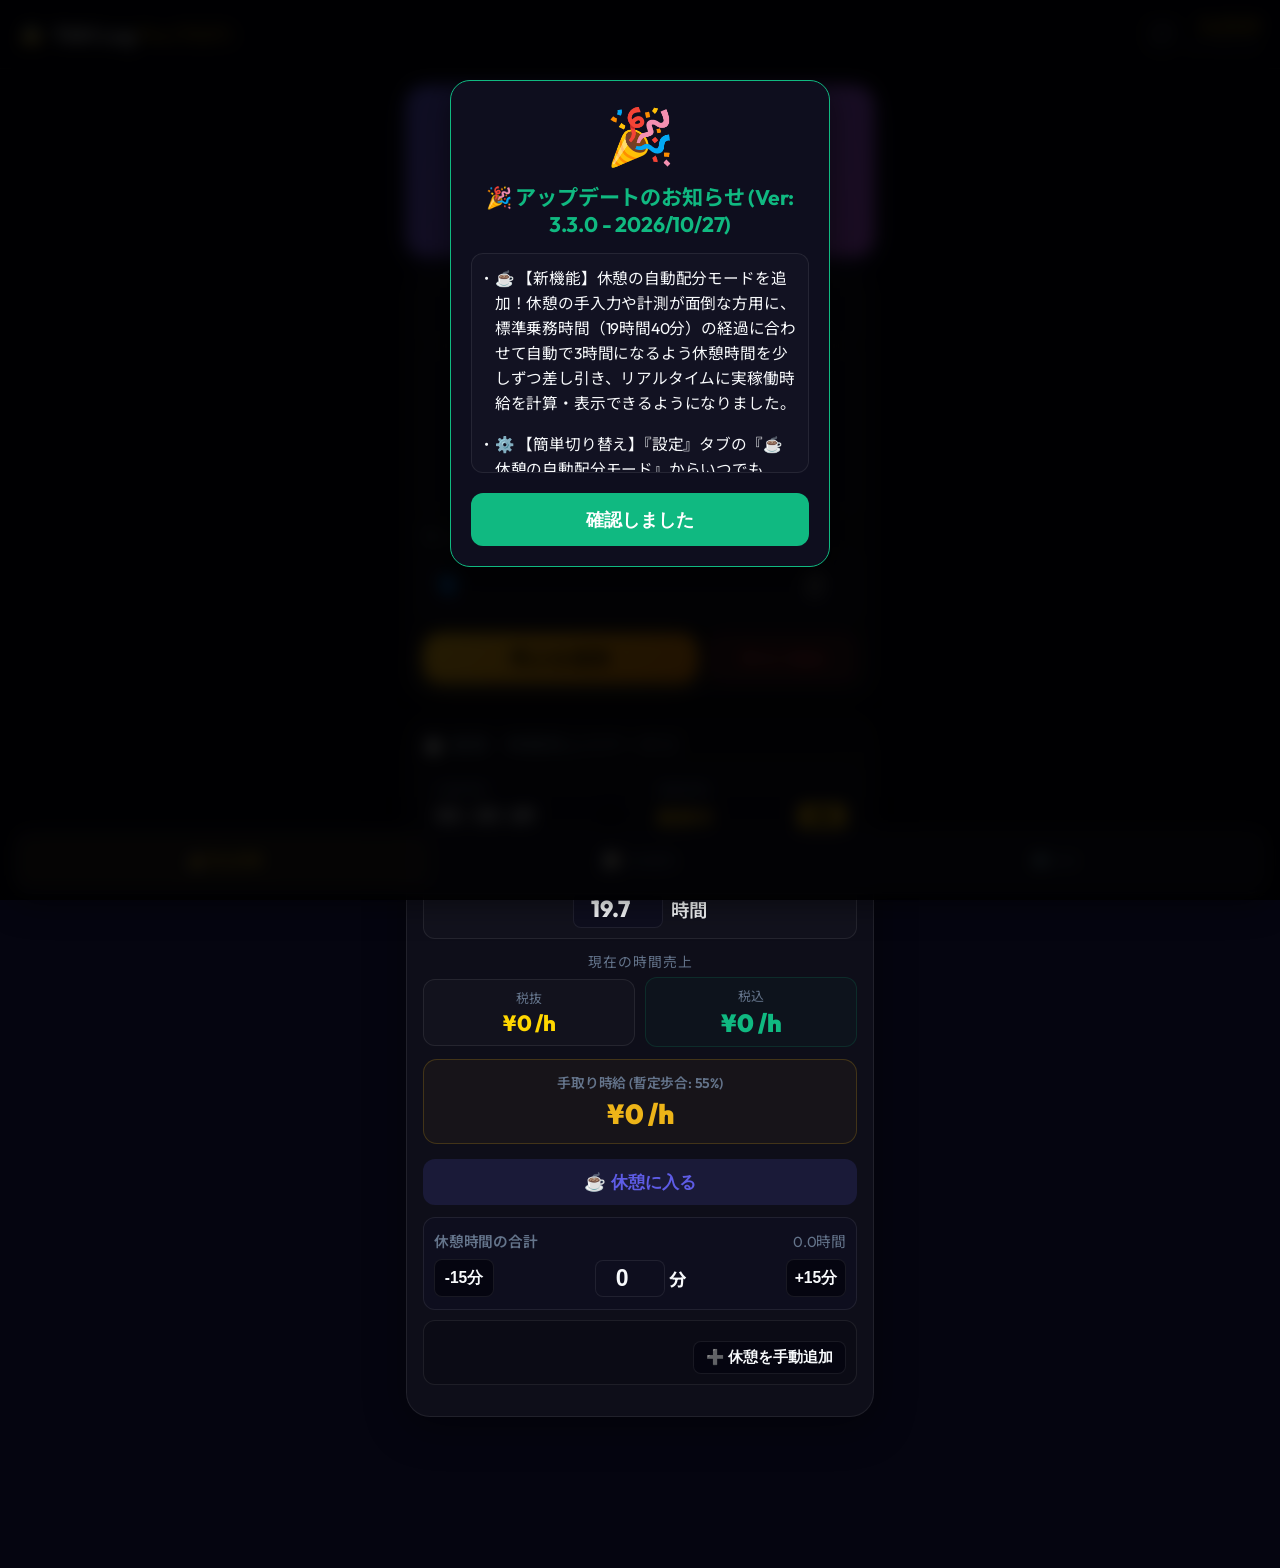
==== commit 6fd70cfb: "fix(test): improve reload button tap target and reload logic" ====
--- a/test/index.html
+++ b/test/index.html
@@ -20,9 +20,9 @@
             <span class="logo-icon">🚖</span>
             <h1>TAXI Log <span>Pro</span></h1>
         </div>
-        <div class="header-right" style="display: flex; align-items: center; gap: 10px; justify-content: flex-end;">
-            <button onclick="location.reload()" style="background: none; border: none; color: var(--text-muted); padding: 6px; display: inline-flex; align-items: center; justify-content: center; opacity: 0.5; transition: opacity 0.2s, transform 0.2s; cursor: pointer; -webkit-tap-highlight-color: transparent;" onmouseover="this.style.opacity=1" onmouseout="this.style.opacity=0.5" onmousedown="this.style.transform='scale(0.85)'" onmouseup="this.style.transform='scale(1)'" title="再読み込み">
-                <svg width="14" height="14" viewBox="0 0 24 24" fill="none" stroke="currentColor" stroke-width="3" stroke-linecap="round" stroke-linejoin="round" style="display: block;"><path d="M21.5 2v6h-6M21.34 15.57a10 10 0 1 1-.57-8.38l5.67-5.67"/></svg>
+        <div class="header-right" style="display: flex; align-items: center; gap: 8px; justify-content: flex-end;">
+            <button onclick="window.location.reload(true)" style="background: rgba(255,255,255,0.06); border: 1px solid var(--border); color: var(--text-muted); width: 34px; height: 34px; border-radius: 8px; display: inline-flex; align-items: center; justify-content: center; opacity: 0.8; transition: opacity 0.2s, transform 0.1s, background 0.2s; cursor: pointer; -webkit-tap-highlight-color: transparent; padding: 0;" onmouseover="this.style.opacity=1" onmouseout="this.style.opacity=0.8" onmousedown="this.style.transform='scale(0.9)'" onmouseup="this.style.transform='scale(1)'" title="再読み込み">
+                <svg width="17" height="17" viewBox="0 0 24 24" fill="none" stroke="currentColor" stroke-width="2.5" stroke-linecap="round" stroke-linejoin="round" style="display: block;"><path d="M21.5 2v6h-6M21.34 15.57a10 10 0 1 1-.57-8.38l5.67-5.67"/></svg>
             </button>
             <div style="text-align: right;">
                 <div id="live-clock" class="live-clock">--:--:--</div>
@@ -613,6 +613,6 @@
         </nav>
     </footer>
 
-    <script src="app.js?v=20261120_1455"></script>
+    <script src="app.js?v=20261120_1457"></script>
 </body>
 </html>
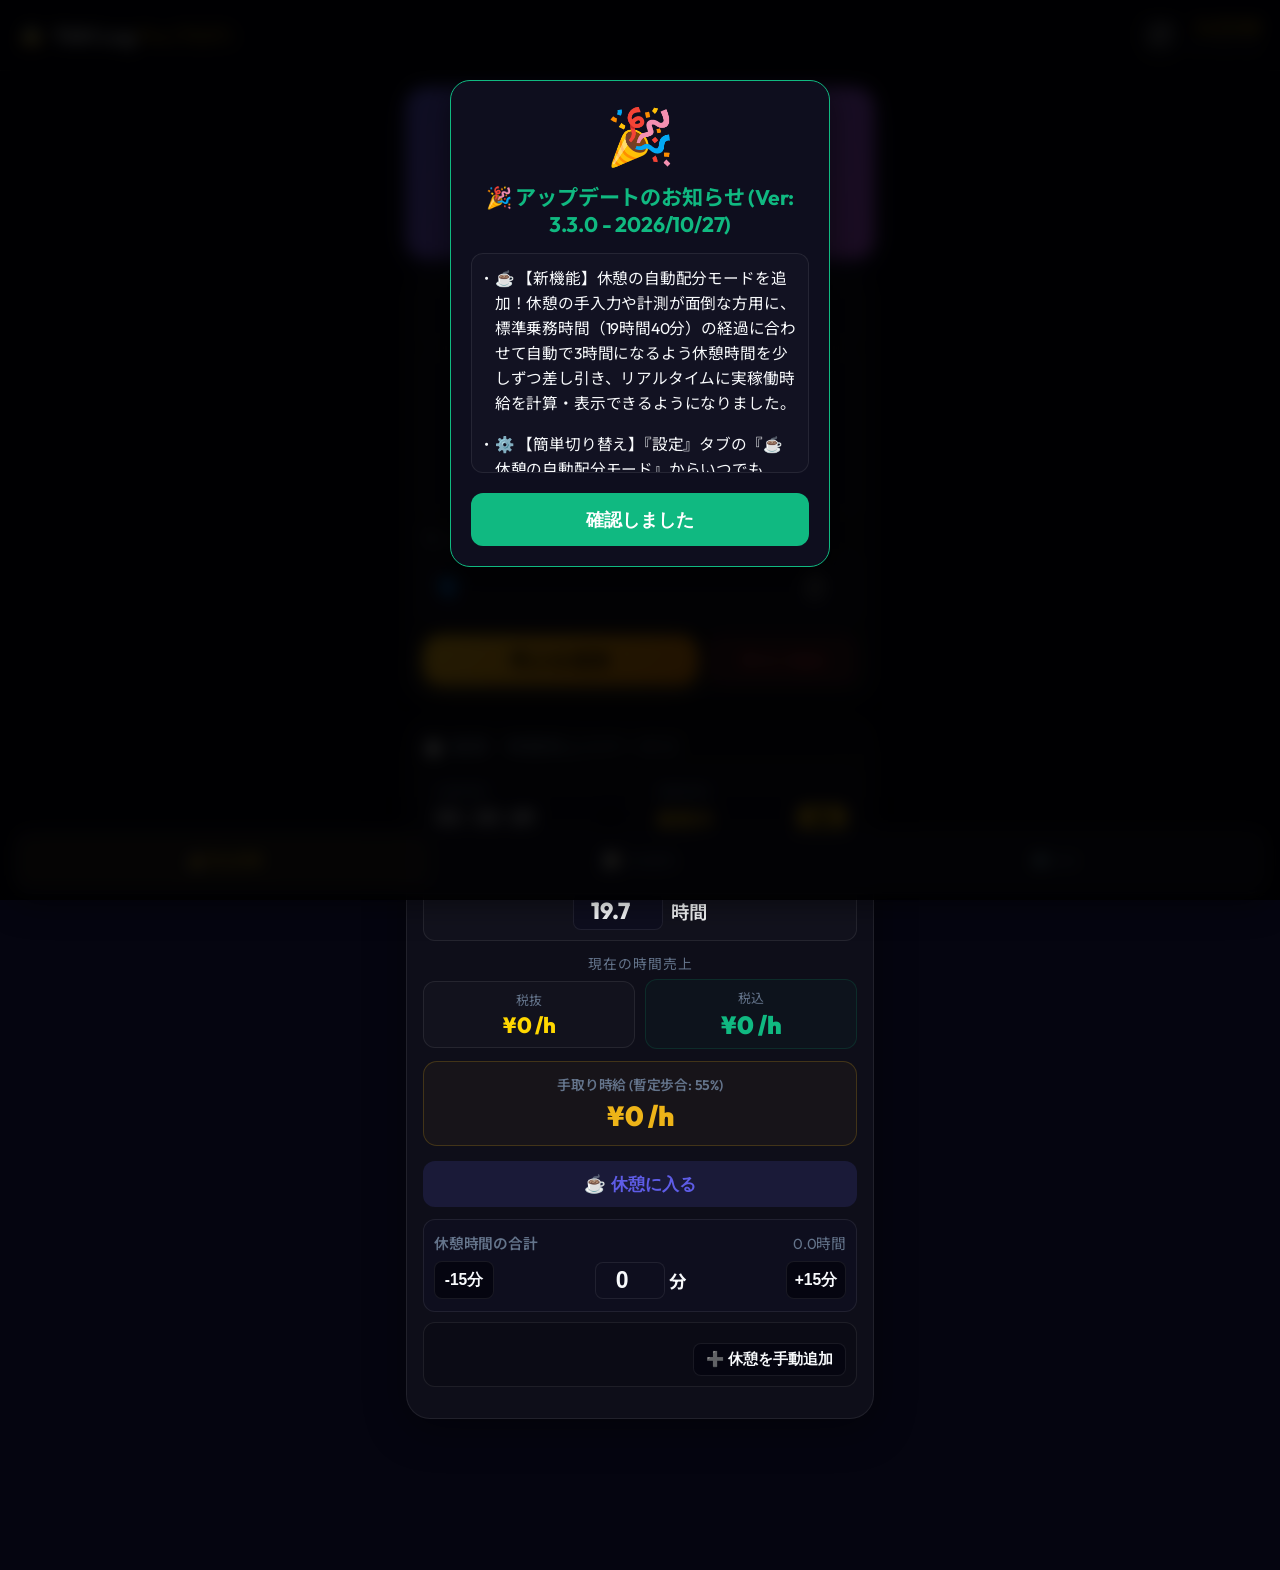
==== commit 39d85993: "fix(test): rewrite reload button with animation and cache-busting navigation" ====
--- a/test/index.html
+++ b/test/index.html
@@ -21,8 +21,8 @@
             <h1>TAXI Log <span>Pro</span></h1>
         </div>
         <div class="header-right" style="display: flex; align-items: center; gap: 8px; justify-content: flex-end;">
-            <button onclick="window.location.reload(true)" style="background: rgba(255,255,255,0.06); border: 1px solid var(--border); color: var(--text-muted); width: 34px; height: 34px; border-radius: 8px; display: inline-flex; align-items: center; justify-content: center; opacity: 0.8; transition: opacity 0.2s, transform 0.1s, background 0.2s; cursor: pointer; -webkit-tap-highlight-color: transparent; padding: 0;" onmouseover="this.style.opacity=1" onmouseout="this.style.opacity=0.8" onmousedown="this.style.transform='scale(0.9)'" onmouseup="this.style.transform='scale(1)'" title="再読み込み">
-                <svg width="17" height="17" viewBox="0 0 24 24" fill="none" stroke="currentColor" stroke-width="2.5" stroke-linecap="round" stroke-linejoin="round" style="display: block;"><path d="M21.5 2v6h-6M21.34 15.57a10 10 0 1 1-.57-8.38l5.67-5.67"/></svg>
+            <button id="btn-reload-app" onclick="handleReloadApp(this)" style="background: rgba(255,255,255,0.08); border: 1px solid var(--border); color: var(--text-main); width: 38px; height: 38px; border-radius: 10px; display: inline-flex; align-items: center; justify-content: center; cursor: pointer; -webkit-tap-highlight-color: transparent; padding: 0; outline: none;" title="再読み込み">
+                <svg width="19" height="19" viewBox="0 0 24 24" fill="none" stroke="currentColor" stroke-width="2.5" stroke-linecap="round" stroke-linejoin="round" style="display: block; pointer-events: none;"><path d="M21.5 2v6h-6M21.34 15.57a10 10 0 1 1-.57-8.38l5.67-5.67"/></svg>
             </button>
             <div style="text-align: right;">
                 <div id="live-clock" class="live-clock">--:--:--</div>
@@ -613,6 +613,6 @@
         </nav>
     </footer>
 
-    <script src="app.js?v=20261120_1457"></script>
+    <script src="app.js?v=20261120_1459"></script>
 </body>
 </html>
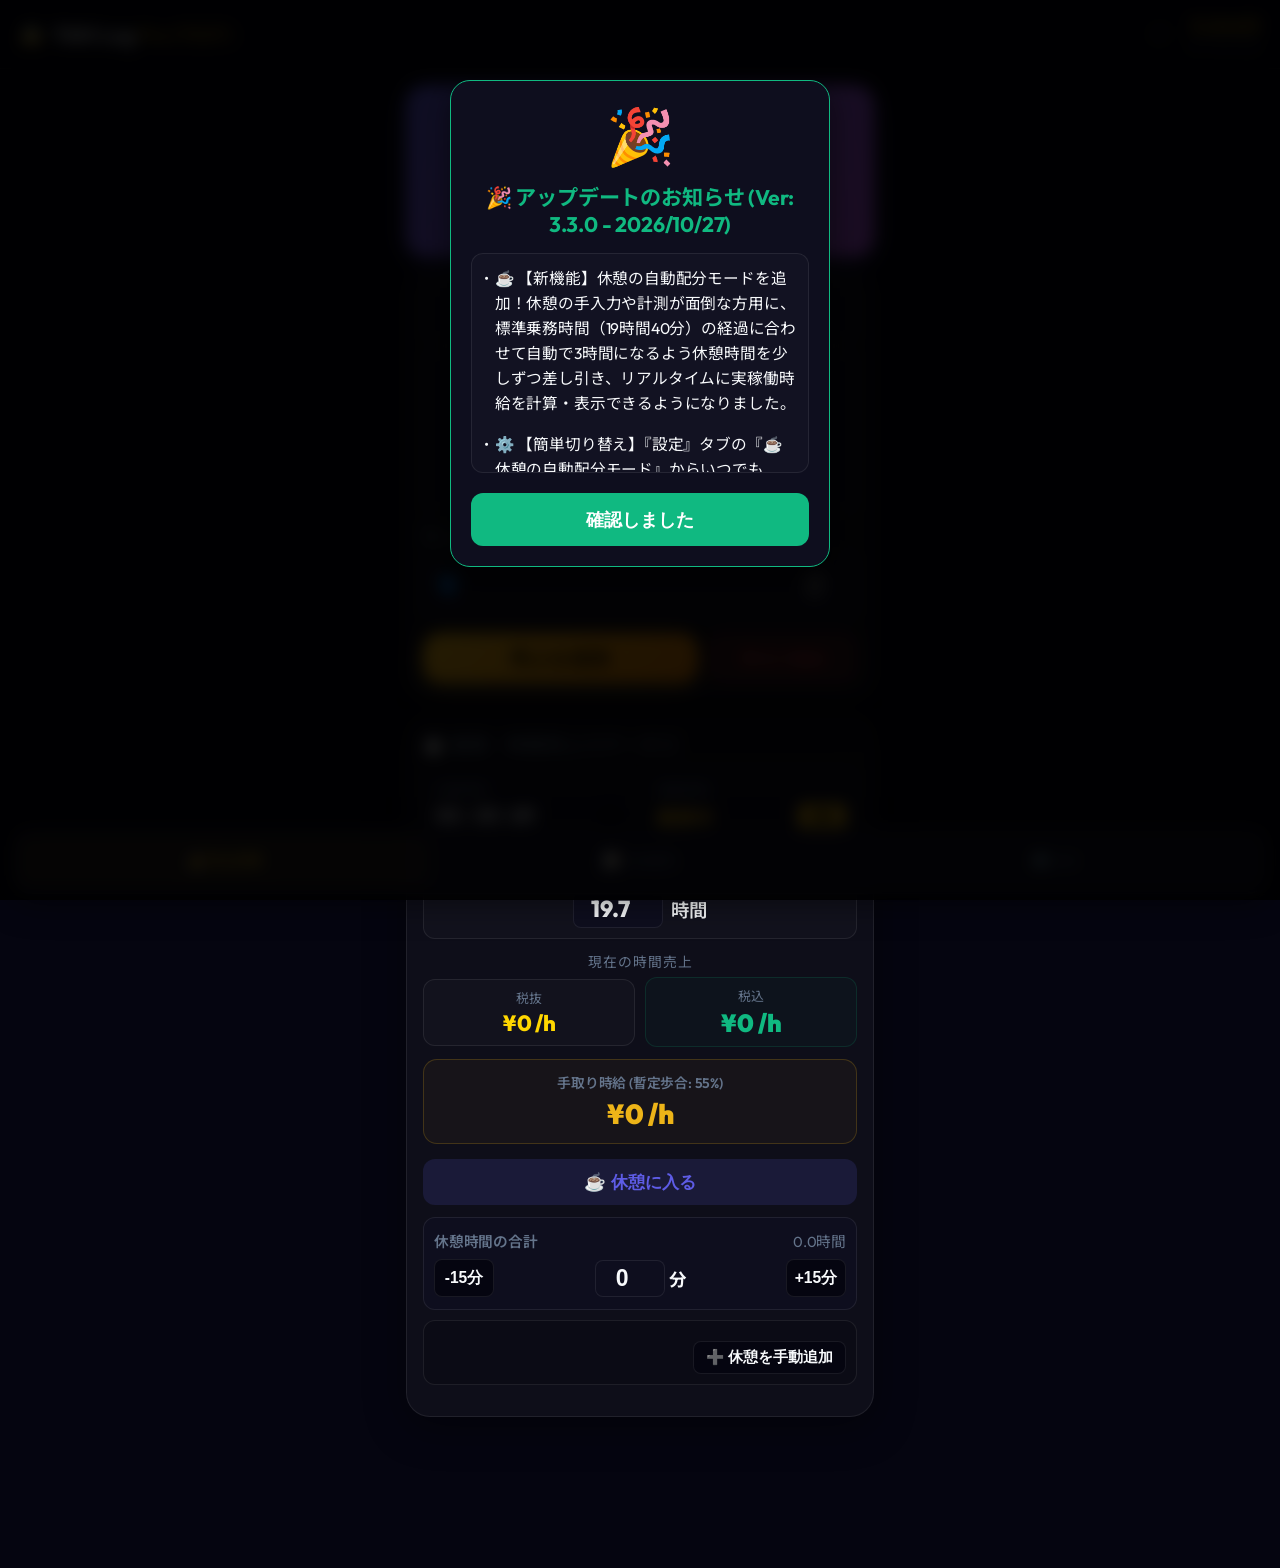
==== commit 8b0291bb: "revert(test): restore reload button style and add tabular-nums to clock to fix shaking" ====
--- a/test/index.html
+++ b/test/index.html
@@ -20,12 +20,12 @@
             <span class="logo-icon">🚖</span>
             <h1>TAXI Log <span>Pro</span></h1>
         </div>
-        <div class="header-right" style="display: flex; align-items: center; gap: 8px; justify-content: flex-end;">
-            <button id="btn-reload-app" onclick="handleReloadApp(this)" style="background: rgba(255,255,255,0.08); border: 1px solid var(--border); color: var(--text-main); width: 38px; height: 38px; border-radius: 10px; display: inline-flex; align-items: center; justify-content: center; cursor: pointer; -webkit-tap-highlight-color: transparent; padding: 0; outline: none;" title="再読み込み">
-                <svg width="19" height="19" viewBox="0 0 24 24" fill="none" stroke="currentColor" stroke-width="2.5" stroke-linecap="round" stroke-linejoin="round" style="display: block; pointer-events: none;"><path d="M21.5 2v6h-6M21.34 15.57a10 10 0 1 1-.57-8.38l5.67-5.67"/></svg>
+        <div class="header-right" style="display: flex; align-items: center; gap: 10px; justify-content: flex-end;">
+            <button onclick="location.reload()" style="background: none; border: none; color: var(--text-muted); padding: 6px; display: inline-flex; align-items: center; justify-content: center; opacity: 0.5; transition: opacity 0.2s, transform 0.2s; cursor: pointer; -webkit-tap-highlight-color: transparent;" onmouseover="this.style.opacity=1" onmouseout="this.style.opacity=0.5" onmousedown="this.style.transform='scale(0.85)'" onmouseup="this.style.transform='scale(1)'" title="再読み込み">
+                <svg width="14" height="14" viewBox="0 0 24 24" fill="none" stroke="currentColor" stroke-width="3" stroke-linecap="round" stroke-linejoin="round" style="display: block;"><path d="M21.5 2v6h-6M21.34 15.57a10 10 0 1 1-.57-8.38l5.67-5.67"/></svg>
             </button>
-            <div style="text-align: right;">
-                <div id="live-clock" class="live-clock">--:--:--</div>
+            <div style="text-align: right; min-width: 78px;">
+                <div id="live-clock" class="live-clock" style="font-variant-numeric: tabular-nums;">--:--:--</div>
                 <div class="app-version">Ver: 10/15 15:30</div>
             </div>
         </div>
@@ -613,6 +613,6 @@
         </nav>
     </footer>
 
-    <script src="app.js?v=20261120_1459"></script>
+    <script src="app.js?v=20261120_1505"></script>
 </body>
 </html>
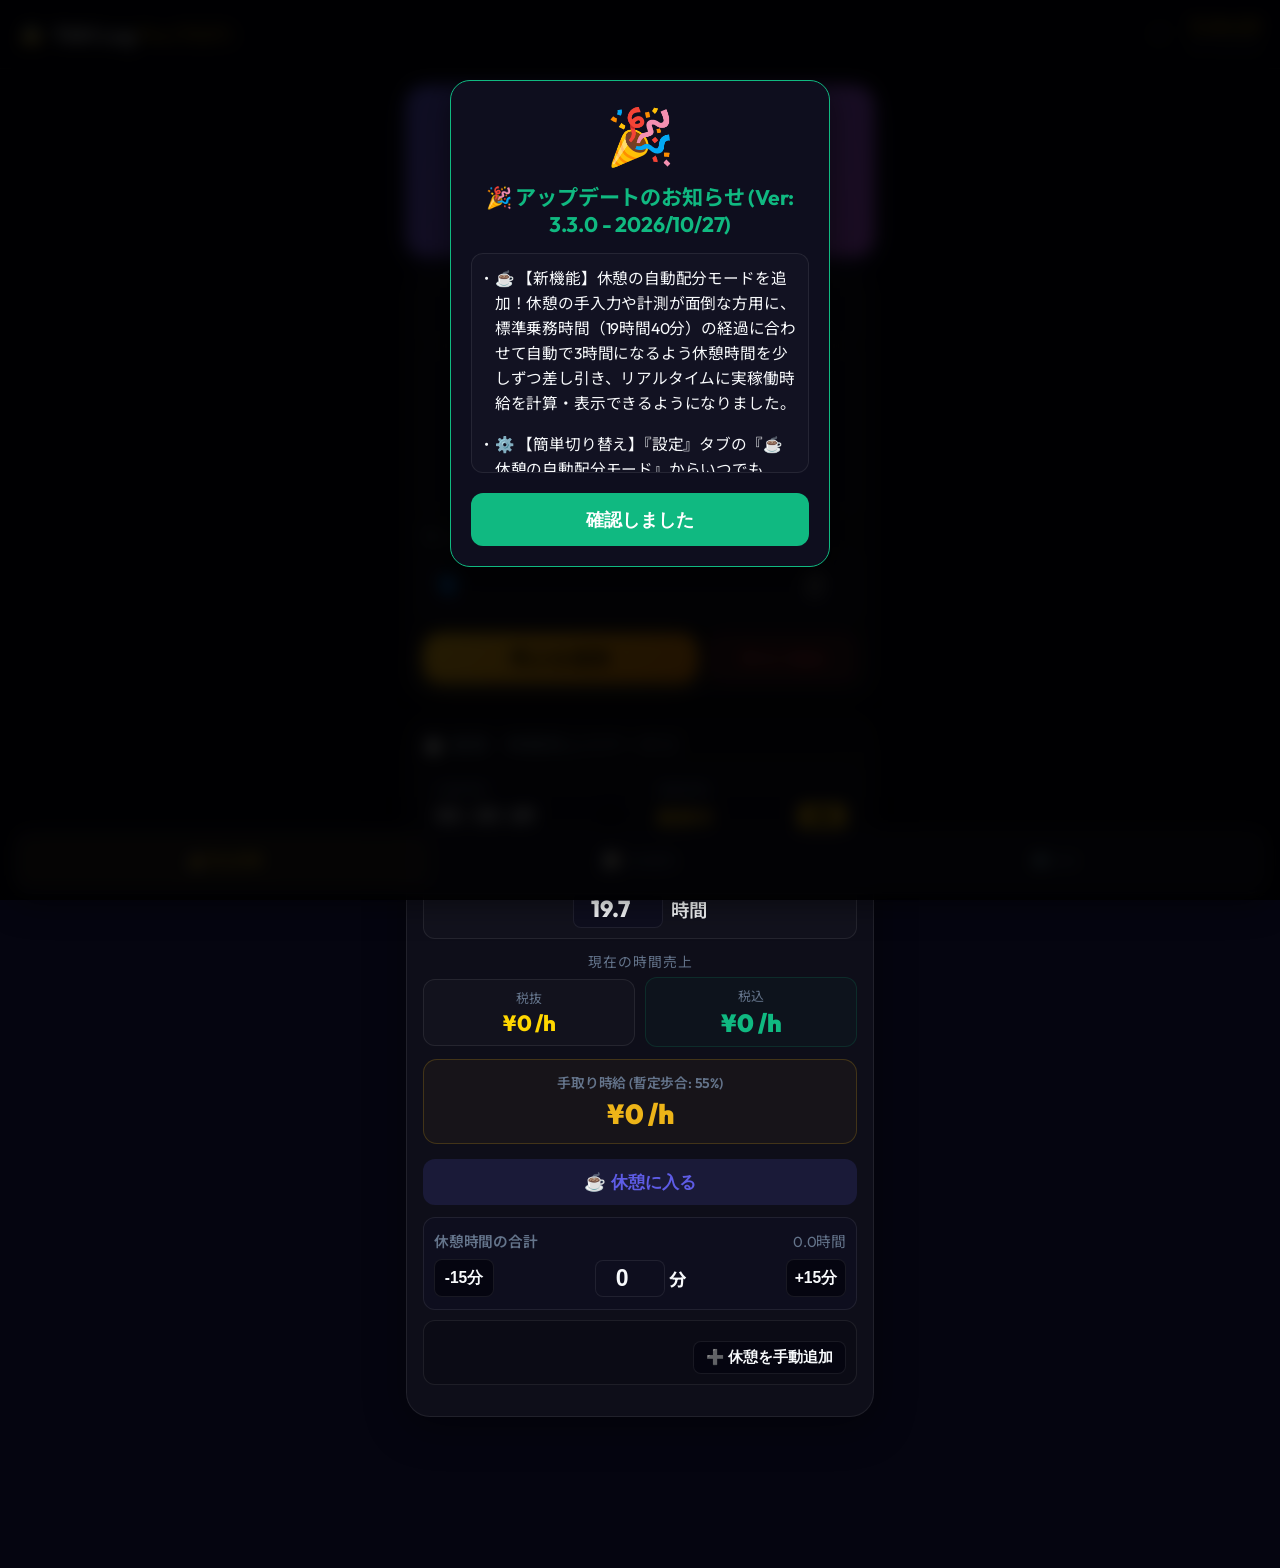
==== commit 5d594b97: "fix(test): add rotate animation to reload button and test v1510" ====
--- a/test/index.html
+++ b/test/index.html
@@ -21,8 +21,8 @@
             <h1>TAXI Log <span>Pro</span></h1>
         </div>
         <div class="header-right" style="display: flex; align-items: center; gap: 10px; justify-content: flex-end;">
-            <button onclick="location.reload()" style="background: none; border: none; color: var(--text-muted); padding: 6px; display: inline-flex; align-items: center; justify-content: center; opacity: 0.5; transition: opacity 0.2s, transform 0.2s; cursor: pointer; -webkit-tap-highlight-color: transparent;" onmouseover="this.style.opacity=1" onmouseout="this.style.opacity=0.5" onmousedown="this.style.transform='scale(0.85)'" onmouseup="this.style.transform='scale(1)'" title="再読み込み">
-                <svg width="14" height="14" viewBox="0 0 24 24" fill="none" stroke="currentColor" stroke-width="3" stroke-linecap="round" stroke-linejoin="round" style="display: block;"><path d="M21.5 2v6h-6M21.34 15.57a10 10 0 1 1-.57-8.38l5.67-5.67"/></svg>
+            <button onclick="handleAppReload(this)" style="background: none; border: none; color: var(--text-muted); padding: 6px; display: inline-flex; align-items: center; justify-content: center; opacity: 0.5; transition: opacity 0.2s, transform 0.4s; cursor: pointer; -webkit-tap-highlight-color: transparent;" onmouseover="this.style.opacity=1" onmouseout="this.style.opacity=0.5" title="再読み込み">
+                <svg width="14" height="14" viewBox="0 0 24 24" fill="none" stroke="currentColor" stroke-width="3" stroke-linecap="round" stroke-linejoin="round" style="display: block; pointer-events: none;"><path d="M21.5 2v6h-6M21.34 15.57a10 10 0 1 1-.57-8.38l5.67-5.67"/></svg>
             </button>
             <div style="text-align: right; min-width: 78px;">
                 <div id="live-clock" class="live-clock" style="font-variant-numeric: tabular-nums;">--:--:--</div>
@@ -613,6 +613,6 @@
         </nav>
     </footer>
 
-    <script src="app.js?v=20261120_1505"></script>
+    <script src="app.js?v=20261120_1510"></script>
 </body>
 </html>
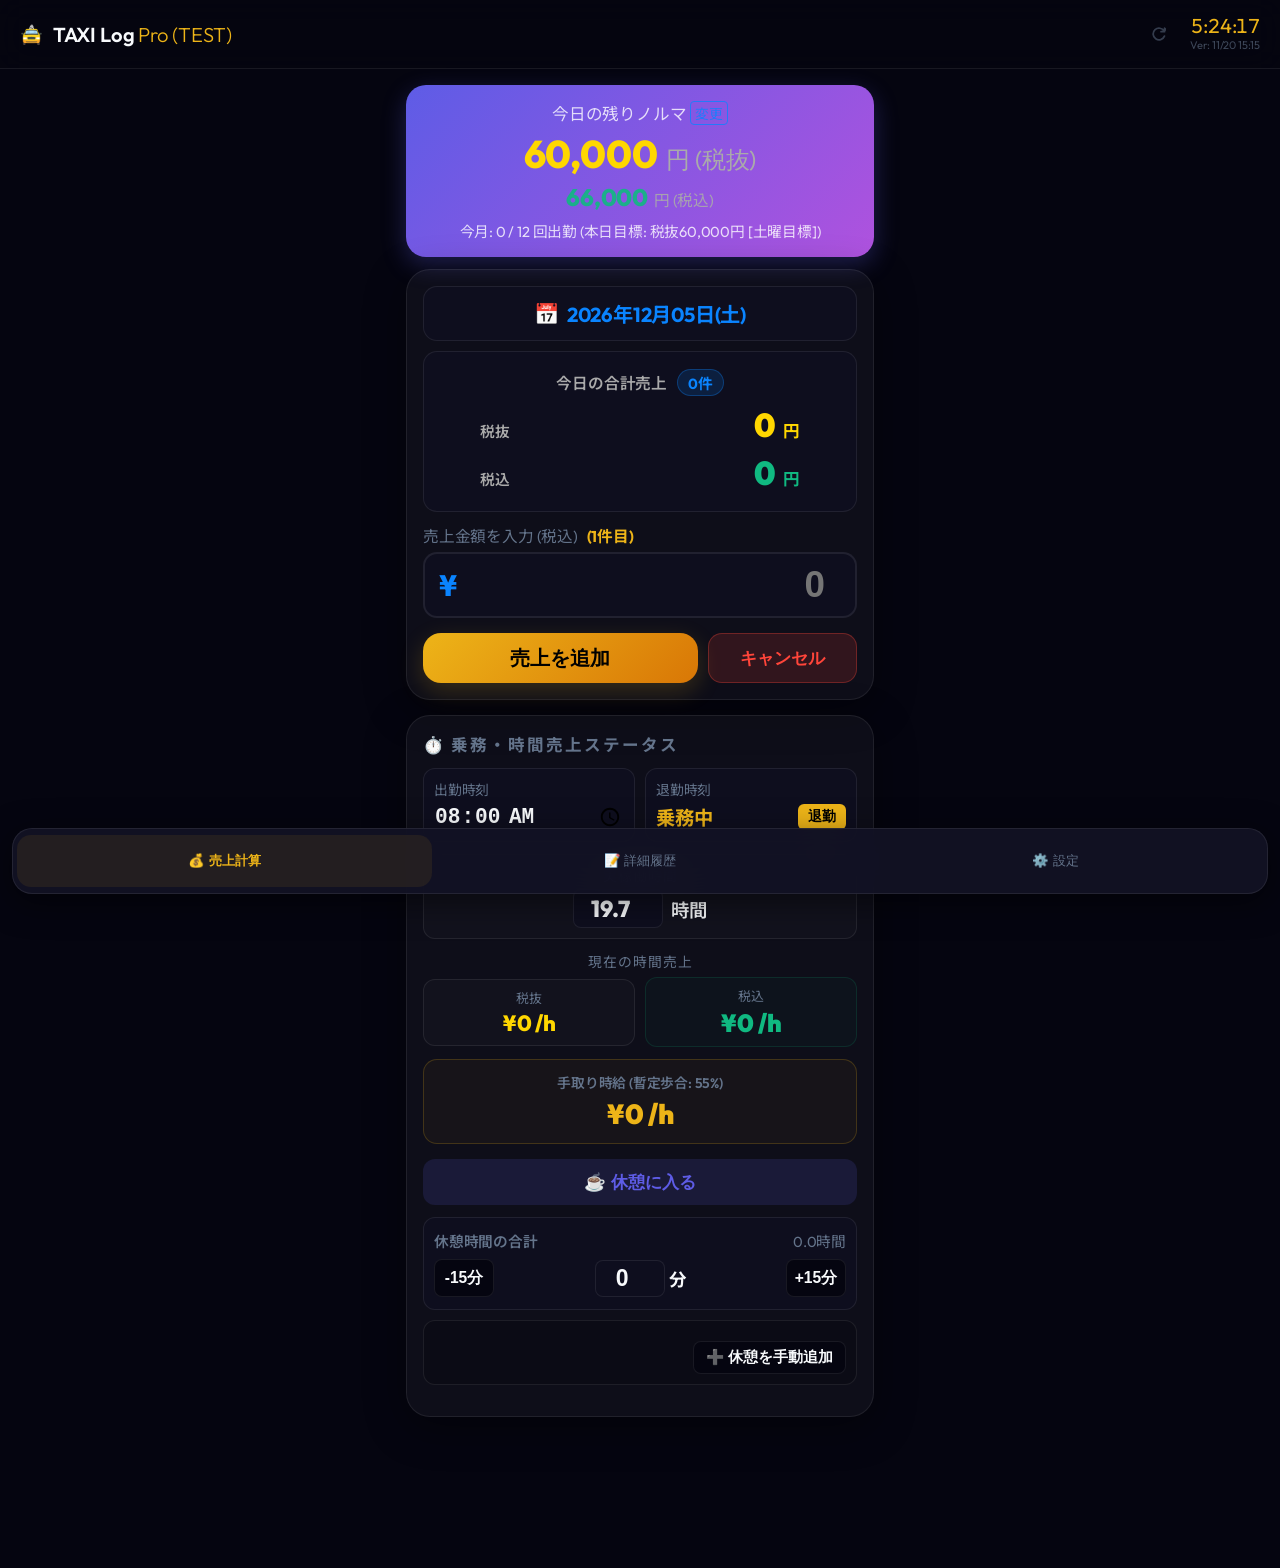
==== commit 14f12b49: "feat(test): add Ver 3.3.1 update info (silent mode) for preview" ====
--- a/test/index.html
+++ b/test/index.html
@@ -613,6 +613,6 @@
         </nav>
     </footer>
 
-    <script src="app.js?v=20261120_1510"></script>
+    <script src="app.js?v=20261120_1515"></script>
 </body>
 </html>
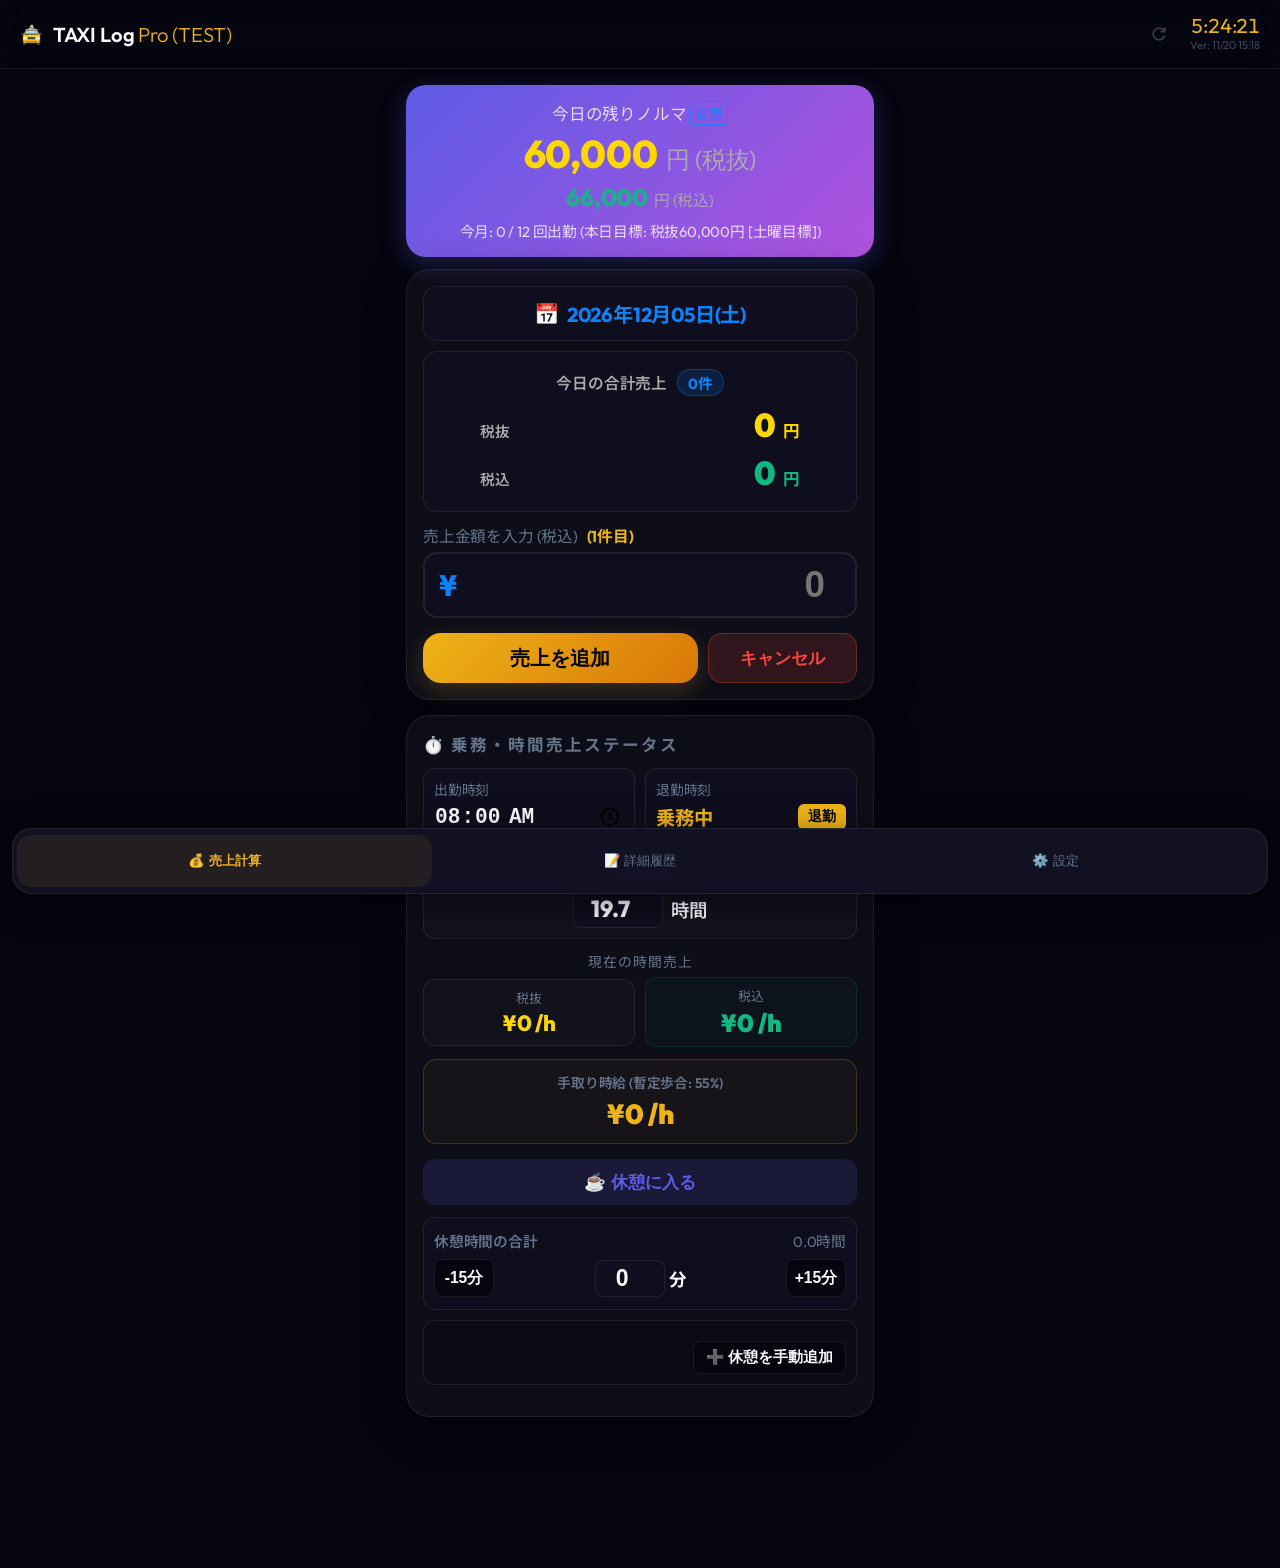
==== commit 50d969de: "chore(test): remove reload animation info from release notes" ====
--- a/test/index.html
+++ b/test/index.html
@@ -613,6 +613,6 @@
         </nav>
     </footer>
 
-    <script src="app.js?v=20261120_1515"></script>
+    <script src="app.js?v=20261120_1518"></script>
 </body>
 </html>
